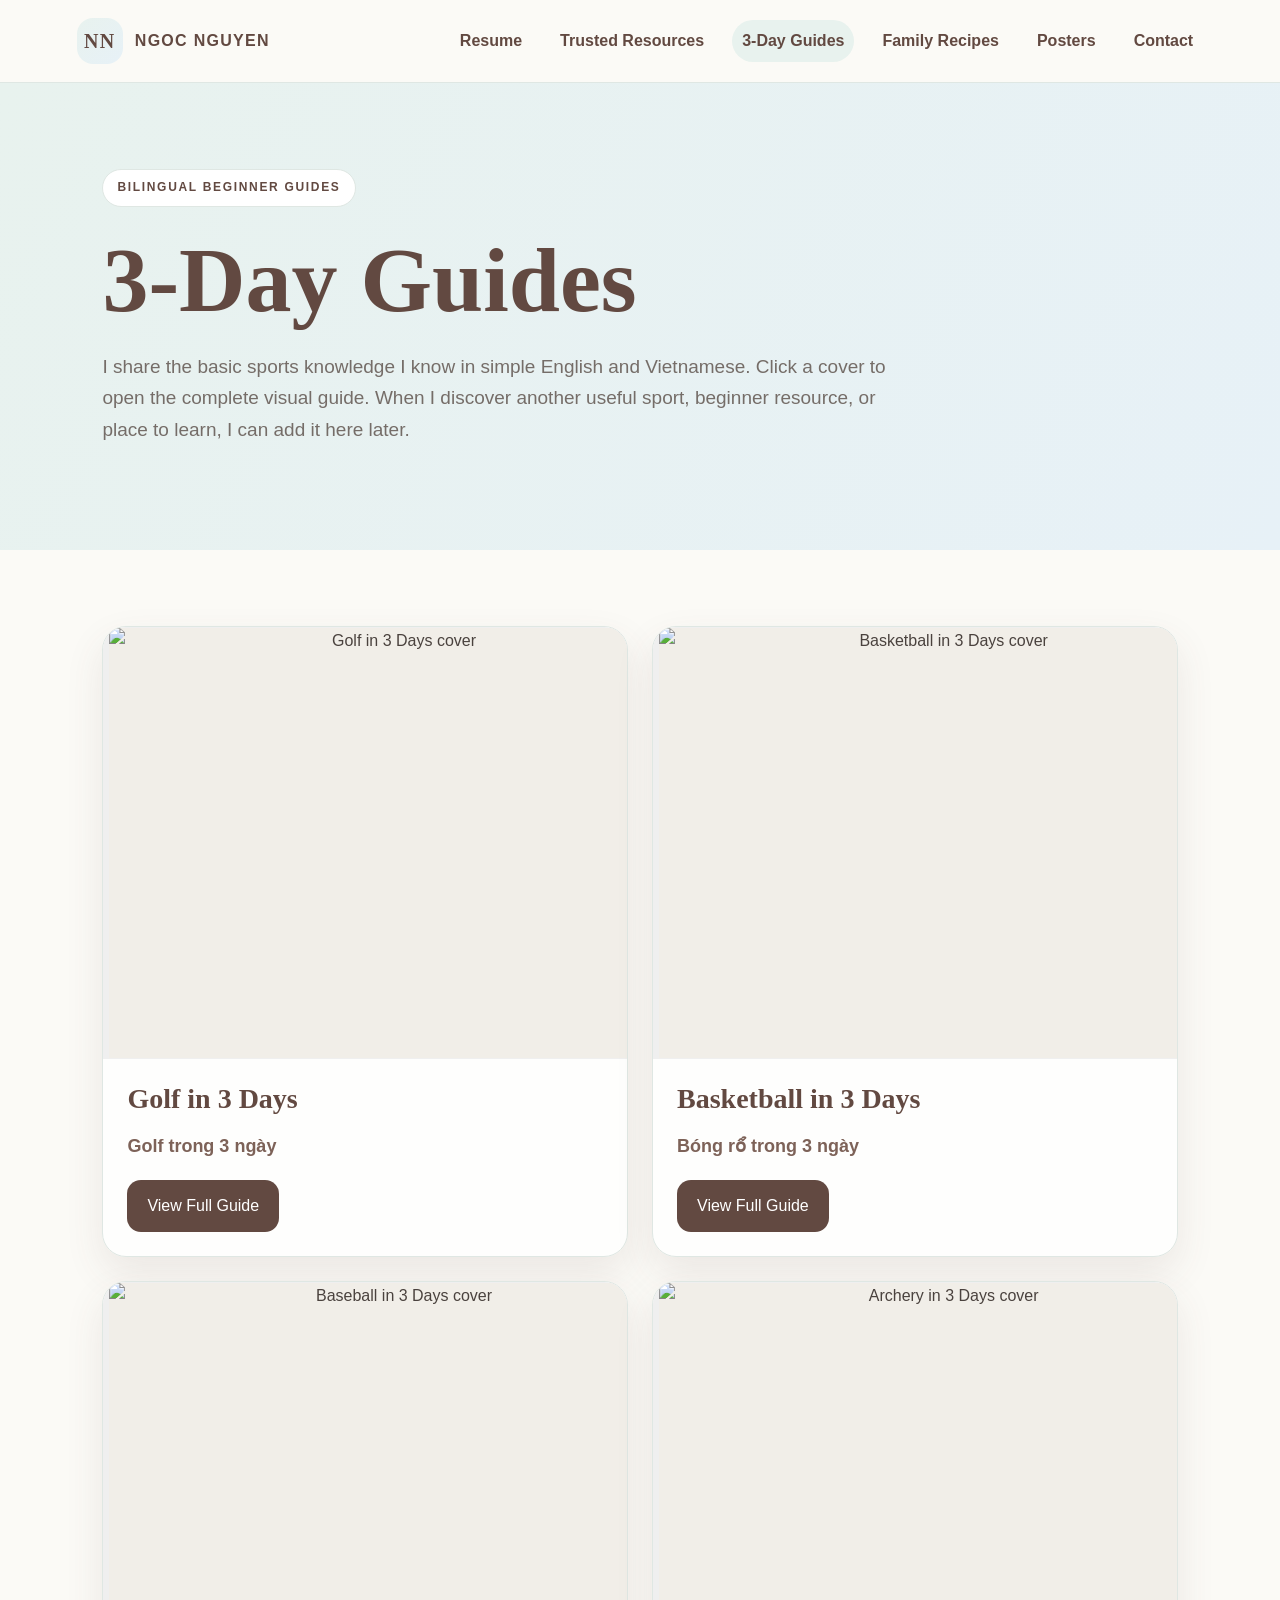
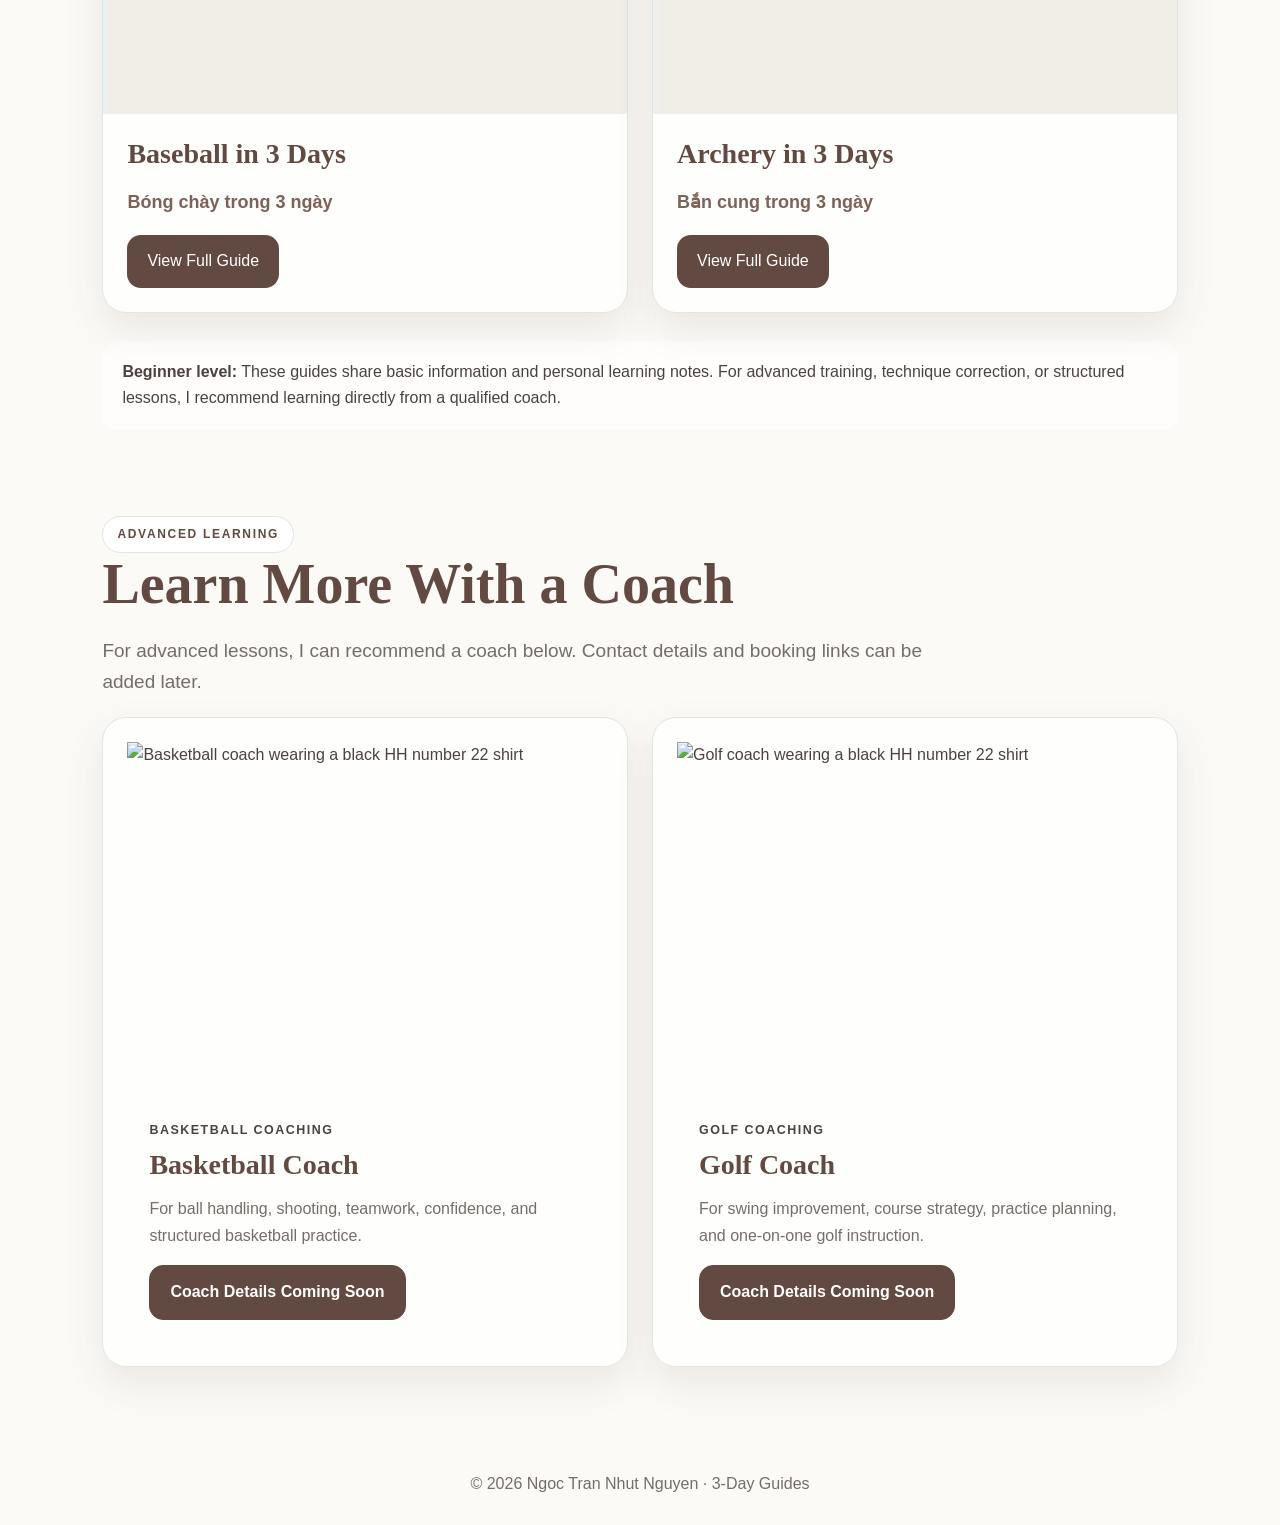
==== 3-days.html @ 7bcd418a "3dayupdate" ====
<!doctype html>
<html lang="en">
<head>
  <meta charset="utf-8">
  <meta name="viewport" content="width=device-width,initial-scale=1">
  <title>3-Day Guides | Ngoc Nguyen</title>
  <meta name="description" content="Basic English–Vietnamese sports guides shared by Ngoc Tran Nhut Nguyen, with coach recommendations for advanced learning.">
  <link rel="stylesheet" href="style.css">

  <style>
    .guide-note {
      max-width: 820px;
    }

    .real-book-card {
      text-decoration: none;
      color: inherit;
      overflow: hidden;
    }

    .real-book-card img {
      display: block;
      width: 100%;
      aspect-ratio: 4 / 3;
      object-fit: cover;
      background: #f1eee8;
    }

    .guide-button {
      border: 0;
      cursor: pointer;
      font: inherit;
    }

    .coach-section {
      padding-top: 10px;
    }

    .coach-grid {
      display: grid;
      grid-template-columns: repeat(2, minmax(0, 1fr));
      gap: 24px;
    }

    .coach-card {
      overflow: hidden;
    }

    .coach-card img {
      display: block;
      width: 100%;
      aspect-ratio: 4 / 3;
      object-fit: cover;
    }

    .coach-content {
      padding: 22px;
    }

    .coach-label {
      display: block;
      margin-bottom: 8px;
      font-size: .78rem;
      font-weight: 800;
      letter-spacing: .12em;
      text-transform: uppercase;
    }

    .beginner-note {
      margin-top: 28px;
      padding: 18px 20px;
      border-radius: 16px;
      background: rgba(255,255,255,.7);
    }

    dialog {
      width: min(96vw, 1500px);
      max-height: 94vh;
      padding: 0;
      border: 0;
      border-radius: 18px;
      overflow: auto;
      box-shadow: 0 24px 80px rgba(0,0,0,.35);
    }

    dialog::backdrop {
      background: rgba(0,0,0,.76);
    }

    dialog img {
      display: block;
      width: 100%;
      height: auto;
    }

    .dialog-close {
      position: sticky;
      top: 10px;
      float: right;
      z-index: 2;
      margin: 12px;
      padding: 10px 14px;
      border: 0;
      border-radius: 999px;
      background: #fff;
      font-weight: 800;
      cursor: pointer;
      box-shadow: 0 4px 16px rgba(0,0,0,.2);
    }

    @media (max-width: 760px) {
      .coach-grid {
        grid-template-columns: 1fr;
      }
    }
  </style>
</head>

<body>
<header class="site-header">
  <a class="brand" href="index.html">
    <span class="logo">NN</span>
    <span>NGOC NGUYEN</span>
  </a>

  <button class="menu-btn" type="button" aria-label="Open navigation" aria-expanded="false">☰</button>

  <nav class="site-nav">
    <a href="index.html">Resume</a>
    <a href="sharing.html">Trusted Resources</a>
    <a class="active" href="3-days.html">3-Day Guides</a>
    <a href="family-recipes.html">Family Recipes</a>
    <a href="posters.html">Posters</a>
    <a href="index.html#contact">Contact</a>
  </nav>
</header>

<main>
  <section class="hero">
    <div class="section-inner">
      <span class="badge">BILINGUAL BEGINNER GUIDES</span>
      <h1>3-Day Guides</h1>

      <p class="lead guide-note">
        I share the basic sports knowledge I know in simple English and Vietnamese.
        Click a cover to open the complete visual guide. When I discover another useful
        sport, beginner resource, or place to learn, I can add it here later.
      </p>
    </div>
  </section>

  <section class="section">
    <div class="section-inner">
      <div class="book-grid real-book-grid">

        <article class="card real-book-card">
          <button class="guide-button" type="button"
                  onclick="openGuide('assets/3day/golf-guide.jpeg', 'Golf in 3 Days')">
            <img src="assets/3day/golf-cover.jpeg" alt="Golf in 3 Days cover">
          </button>

          <div class="book-content">
            <h3>Golf in 3 Days</h3>
            <p>Golf trong 3 ngày</p>
            <button class="btn primary guide-button" type="button"
                    onclick="openGuide('assets/3day/golf-guide.jpeg', 'Golf in 3 Days')">
              View Full Guide
            </button>
          </div>
        </article>

        <article class="card real-book-card">
          <button class="guide-button" type="button"
                  onclick="openGuide('assets/3day/basketball-guide.jpeg', 'Basketball in 3 Days')">
            <img src="assets/3day/basketball-cover.jpeg" alt="Basketball in 3 Days cover">
          </button>

          <div class="book-content">
            <h3>Basketball in 3 Days</h3>
            <p>Bóng rổ trong 3 ngày</p>
            <button class="btn primary guide-button" type="button"
                    onclick="openGuide('assets/3day/basketball-guide.jpeg', 'Basketball in 3 Days')">
              View Full Guide
            </button>
          </div>
        </article>

        <article class="card real-book-card">
          <button class="guide-button" type="button"
                  onclick="openGuide('assets/3day/baseball-guide.jpeg', 'Baseball in 3 Days')">
            <img src="assets/3day/baseball-cover.jpeg" alt="Baseball in 3 Days cover">
          </button>

          <div class="book-content">
            <h3>Baseball in 3 Days</h3>
            <p>Bóng chày trong 3 ngày</p>
            <button class="btn primary guide-button" type="button"
                    onclick="openGuide('assets/3day/baseball-guide.jpeg', 'Baseball in 3 Days')">
              View Full Guide
            </button>
          </div>
        </article>

        <article class="card real-book-card">
          <button class="guide-button" type="button"
                  onclick="openGuide('assets/3day/archery-guide.jpeg', 'Archery in 3 Days')">
            <img src="assets/3day/archery-cover.png" alt="Archery in 3 Days cover">
          </button>

          <div class="book-content">
            <h3>Archery in 3 Days</h3>
            <p>Bắn cung trong 3 ngày</p>
            <button class="btn primary guide-button" type="button"
                    onclick="openGuide('assets/3day/archery-guide.jpeg', 'Archery in 3 Days')">
              View Full Guide
            </button>
          </div>
        </article>

      </div>

      <div class="beginner-note">
        <strong>Beginner level:</strong>
        These guides share basic information and personal learning notes.
        For advanced training, technique correction, or structured lessons,
        I recommend learning directly from a qualified coach.
      </div>
    </div>
  </section>

  <section class="section coach-section">
    <div class="section-inner">
      <span class="badge">ADVANCED LEARNING</span>
      <h2>Learn More With a Coach</h2>

      <p class="lead guide-note">
        For advanced lessons, I can recommend a coach below.
        Contact details and booking links can be added later.
      </p>

      <div class="coach-grid">
        <article class="card coach-card">
          <img src="assets/3day/coach-basketball.jpeg"
               alt="Basketball coach wearing a black HH number 22 shirt">

          <div class="coach-content">
            <span class="coach-label">Basketball coaching</span>
            <h3>Basketball Coach</h3>
            <p>
              For ball handling, shooting, teamwork, confidence,
              and structured basketball practice.
            </p>
            <span class="btn primary">Coach Details Coming Soon</span>
          </div>
        </article>

        <article class="card coach-card">
          <img src="assets/3day/coach-golf.jpeg"
               alt="Golf coach wearing a black HH number 22 shirt">

          <div class="coach-content">
            <span class="coach-label">Golf coaching</span>
            <h3>Golf Coach</h3>
            <p>
              For swing improvement, course strategy,
              practice planning, and one-on-one golf instruction.
            </p>
            <span class="btn primary">Coach Details Coming Soon</span>
          </div>
        </article>
      </div>
    </div>
  </section>
</main>

<dialog id="guide-dialog">
  <button class="dialog-close" type="button" onclick="closeGuide()">Close ✕</button>
  <img id="guide-image" src="" alt="">
</dialog>

<footer>
  © <span data-year></span> Ngoc Tran Nhut Nguyen · 3-Day Guides
</footer>

<script src="app.js"></script>
<script>
  function openGuide(imagePath, title) {
    const dialog = document.getElementById('guide-dialog');
    const image = document.getElementById('guide-image');

    image.src = imagePath;
    image.alt = title + ' complete visual guide';
    dialog.showModal();
  }

  function closeGuide() {
    document.getElementById('guide-dialog').close();
  }

  document.getElementById('guide-dialog').addEventListener('click', function (event) {
    if (event.target === this) {
      this.close();
    }
  });
</script>
</body>
</html>
---- style.css ----
:root{
  --cream:#fbfaf6;
  --frost:#e8f2ee;
  --baby:#e7f1f7;
  --brown:#624941;
  --brown2:#7d6258;
  --text:#4a423e;
  --muted:#756d68;
  --line:#dfe7e3;
  --white:#fff;
  --shadow:0 16px 38px rgba(98,73,65,.10);
  --radius:24px;
}
*{box-sizing:border-box}
html{scroll-behavior:smooth}
body{margin:0;font-family:Arial,Helvetica,sans-serif;background:var(--cream);color:var(--text);line-height:1.65}
a{text-decoration:none;color:inherit}
button,input{font:inherit}
button{color:inherit}
.sr-only{position:absolute;width:1px;height:1px;padding:0;margin:-1px;overflow:hidden;clip:rect(0,0,0,0);white-space:nowrap;border:0}

.site-header{
  position:sticky;top:0;z-index:20;
  display:flex;align-items:center;gap:24px;
  padding:18px clamp(18px,6vw,86px);
  background:rgba(251,250,246,.96);
  border-bottom:1px solid var(--line);
  backdrop-filter:blur(10px)
}
.brand{display:flex;align-items:center;gap:12px;margin-right:auto;font-weight:800;letter-spacing:.08em;color:var(--brown)}
.logo{width:46px;height:46px;border-radius:16px;background:linear-gradient(135deg,var(--frost),var(--baby));display:grid;place-items:center;font-family:Georgia,serif;font-size:20px}
.site-nav{display:flex;gap:18px;font-weight:700;color:var(--brown)}
.site-nav a{padding:8px 10px;border-radius:999px}
.site-nav a.active,.site-nav a:hover{background:var(--frost)}
.menu-btn{display:none;border:1px solid var(--line);background:#fff;border-radius:12px;padding:9px 12px;cursor:pointer}

.hero{padding:86px clamp(18px,8vw,120px);background:linear-gradient(120deg,var(--frost),var(--baby))}
.hero-grid{display:grid;grid-template-columns:1.3fr .8fr;gap:46px;align-items:center;max-width:1200px;margin:auto}
.section-inner{max-width:1200px;margin:auto}
.badge{display:inline-block;background:#fff;border:1px solid var(--line);border-radius:999px;padding:8px 14px;font-size:12px;font-weight:800;letter-spacing:.14em;color:var(--brown)}
h1,h2,h3,h4{font-family:Georgia,serif;color:var(--brown);line-height:1.12}
h1{font-size:clamp(54px,8vw,92px);margin:22px 0 12px}
h2{font-size:clamp(34px,5vw,56px);margin:0 0 12px}
h3{font-size:28px;margin:0 0 12px}
h4{font-size:22px;margin:0 0 8px}
.lead{font-size:19px;max-width:760px;color:var(--muted)}
.actions{display:flex;gap:12px;flex-wrap:wrap;margin-top:26px}
.btn{display:inline-block;padding:13px 20px;border-radius:14px;font-weight:800;border:1px solid var(--line)}
.btn.primary{background:var(--brown);color:#fff;border-color:var(--brown)}
.btn.light{background:#fff}
.static-chip{cursor:default}

.profile-card,.card,.contact-panel,.listing,.trust-note,.search-panel{
  background:rgba(255,255,255,.84);
  border:1px solid var(--line);
  border-radius:var(--radius);
  box-shadow:var(--shadow)
}
.profile-card{padding:24px}
.profile-top{display:flex;align-items:center;gap:14px;margin-bottom:18px}
.profile-grid{display:grid;grid-template-columns:1fr 1fr;gap:12px}
.mini{padding:14px;border:1px solid var(--line);border-radius:18px;background:rgba(255,255,255,.58)}
.label{font-size:11px;font-weight:900;letter-spacing:.08em;color:var(--brown2)}
.note{font-size:14px;color:var(--muted)}

.section{padding:76px clamp(18px,8vw,120px)}
.section-head{max-width:760px;margin-bottom:32px}
.grid{display:grid;grid-template-columns:repeat(3,minmax(0,1fr));gap:22px}
.grid.two-col{grid-template-columns:repeat(2,minmax(0,1fr))}
.card{padding:24px}
.card-top{height:130px;border-radius:18px;background:linear-gradient(135deg,var(--frost),var(--baby));display:grid;place-items:center;font-size:44px;margin-bottom:18px}
.card p,.section-head p{color:var(--muted)}
.smallcaps{font-size:12px;font-weight:900;letter-spacing:.08em;color:var(--brown2);text-transform:uppercase}
.alt{background:linear-gradient(180deg,#fff,var(--frost))}
.contact-panel{padding:34px;text-align:center}
footer{text-align:center;padding:28px;color:var(--muted)}

.resource-hero h1{font-size:clamp(48px,7vw,82px)}
.trust-note{padding:18px 20px;margin-top:24px;max-width:900px}
.search-panel{padding:20px;margin-top:24px}
.search{width:100%;padding:15px 17px;border:1px solid var(--line);border-radius:14px;background:#fff;color:var(--text);outline:none}
.search:focus{border-color:var(--brown2);box-shadow:0 0 0 3px rgba(125,98,88,.12)}
.filters{display:flex;gap:9px;flex-wrap:wrap;margin-top:14px}
.filter{border:1px solid var(--line);background:#fff;border-radius:999px;padding:9px 13px;font-weight:800;cursor:pointer}
.filter.active,.filter:hover{background:var(--brown);border-color:var(--brown);color:#fff}

.category-grid{display:grid;grid-template-columns:repeat(3,minmax(0,1fr));gap:14px;margin-bottom:34px}
.category-card{display:flex;align-items:center;gap:12px;min-height:82px;padding:16px;border:1px solid var(--line);border-radius:18px;background:#fff;text-align:left;cursor:pointer}
.category-card span{font-size:28px}
.category-card:hover{background:var(--frost);transform:translateY(-1px)}

.directory{display:grid;grid-template-columns:repeat(2,minmax(0,1fr));gap:22px}
.listing{display:grid;grid-template-columns:120px 1fr;overflow:hidden}
.listing-media{display:grid;place-items:center;min-height:100%;font-size:46px;background:linear-gradient(145deg,var(--baby),var(--frost))}
.listing-body{padding:23px}
.listing-body p{color:var(--muted);margin:0 0 13px}
.tag{display:inline-block;margin-bottom:10px;font-size:11px;font-weight:900;letter-spacing:.08em;text-transform:uppercase;color:var(--brown2)}
.why{padding:12px 14px;border-radius:14px;background:var(--frost);margin:12px 0}
.details{display:flex;gap:10px;flex-wrap:wrap;color:var(--muted);font-size:14px}
.listing.placeholder{border-style:dashed;box-shadow:none}
.listing[hidden]{display:none}
.empty-state{text-align:center;padding:30px;color:var(--muted)}

.book-grid{display:grid;grid-template-columns:repeat(2,minmax(0,1fr));gap:24px}
.book-card{padding:0;overflow:hidden}
.book-cover{height:250px;background:linear-gradient(145deg,var(--baby),var(--frost));display:grid;place-items:center;font-size:72px}
.book-content{padding:24px}
.banner{padding:30px;border-radius:26px;background:linear-gradient(120deg,var(--frost),var(--baby));border:1px solid var(--line)}
.guide-banner{margin-top:54px}
.footer-card{background:var(--brown);color:#fff;border-radius:26px;padding:34px;margin-top:54px}
.footer-card h2,.footer-card h3{color:#fff}

@media(max-width:960px){
  .hero-grid{grid-template-columns:1fr}
  .grid{grid-template-columns:1fr 1fr}
  .directory{grid-template-columns:1fr}
  .category-grid{grid-template-columns:repeat(2,minmax(0,1fr))}
}
@media(max-width:720px){
  .site-header{flex-wrap:wrap;padding:14px 18px}
  .menu-btn{display:block}
  .site-nav{display:none;width:100%;flex-direction:column;gap:6px;padding-top:6px}
  .site-nav.open{display:flex}
  .site-nav a{width:100%}
  .grid,.grid.two-col,.book-grid,.profile-grid,.category-grid{grid-template-columns:1fr}
  .hero{padding-top:58px}
  .listing{grid-template-columns:82px 1fr}
  .listing-media{font-size:34px}
}
@media(max-width:470px){
  .brand{font-size:13px}
  .logo{width:42px;height:42px}
  .listing{grid-template-columns:1fr}
  .listing-media{min-height:92px}
}

.real-book-grid{grid-template-columns:repeat(2,minmax(0,1fr))}
.real-book-card{padding:0;overflow:hidden;display:block;transition:transform .2s ease,box-shadow .2s ease}
.real-book-card:hover{transform:translateY(-4px)}
.real-book-card img{width:100%;height:430px;object-fit:cover;object-position:top;display:block;background:#f3f6f5}
.real-book-card .book-content{padding:24px}
.real-book-card .book-content p{color:var(--brown2);font-weight:800;font-size:18px}
.compact-hero{padding-top:58px;padding-bottom:58px}
.compact-hero h1{font-size:clamp(42px,7vw,74px)}
.full-book-wrap{overflow:auto;background:#fff;border:1px solid var(--line);border-radius:24px;padding:14px;box-shadow:var(--shadow)}
.full-book-image{display:block;width:100%;min-width:900px;height:auto;border-radius:14px}
@media(max-width:760px){
  .real-book-grid{grid-template-columns:1fr}
  .real-book-card img{height:auto;max-height:none;object-fit:contain}
  .full-book-wrap{padding:6px;border-radius:16px}
  .full-book-image{min-width:1180px}
}

.poster-grid{display:grid;grid-template-columns:repeat(3,minmax(0,1fr));gap:24px}
.poster-card{overflow:hidden;background:#fff;border:1px solid var(--line);border-radius:24px;box-shadow:var(--shadow);transition:transform .2s ease,box-shadow .2s ease}
.poster-card:hover{transform:translateY(-4px);box-shadow:0 20px 44px rgba(98,73,65,.16)}
.poster-card img{width:100%;height:420px;object-fit:cover;object-position:top;display:block;background:#f4f6f5}
.poster-card-content{padding:22px}
.poster-card-content p{color:var(--muted)}
@media(max-width:960px){.poster-grid{grid-template-columns:repeat(2,minmax(0,1fr))}}
@media(max-width:680px){.poster-grid{grid-template-columns:1fr}.poster-card img{height:auto}}

/* Trusted Resources layout fixes */
.resource-hero .section-inner{max-width:1200px}
.resource-hero h1{font-size:clamp(48px,7vw,82px);letter-spacing:-.03em;max-width:100%;overflow-wrap:anywhere}
.resource-hero .lead{max-width:880px}
.directory{align-items:stretch}
.listing{height:100%}
.listing-body{display:flex;flex-direction:column;min-width:0}
.listing-body .actions{margin-top:auto;padding-top:14px}
.clickable-listing{color:inherit;text-decoration:none;transition:transform .2s ease,box-shadow .2s ease}
.clickable-listing:hover{transform:translateY(-3px);box-shadow:0 20px 44px rgba(98,73,65,.16)}
.clickable-listing .btn{width:max-content;margin-top:auto}
@media(max-width:900px){
  .directory{grid-template-columns:1fr}
  .resource-hero h1{font-size:clamp(42px,8vw,68px)}
}
@media(max-width:520px){
  .resource-hero h1{font-size:40px;line-height:1.05}
  .listing{grid-template-columns:76px minmax(0,1fr)}
  .listing-body{padding:18px}
  .listing-body h3{font-size:23px}
}

/* Final Trusted Resources cleanup */
.resource-hero{
  padding-top:72px;
  padding-bottom:48px;
  overflow:visible;
}
.resource-hero h1{
  margin-top:18px;
  margin-bottom:14px;
  line-height:1.02;
  padding-top:4px;
  overflow:visible;
}
.resource-hero .search-panel{
  margin-top:22px;
}
.trusted-section,
.section:has(#resourceDirectory){
  padding-top:34px;
}
#resourceDirectory{
  margin-top:0;
}
.category-grid,
.category-overview{
  display:none !important;
}
.directory{
  gap:22px;
}
.listing{
  min-height:330px;
}
.listing-body{
  justify-content:flex-start;
}
.listing-body .actions{
  margin-top:auto;
}
@media(max-width:900px){
  .resource-hero{
    padding-top:54px;
  }
  .listing{
    min-height:unset;
  }
}

/* Clean homepage layout */
.brand-name{font-size:17px}
.home-hero{padding-top:64px;padding-bottom:64px}
.home-hero-grid{grid-template-columns:minmax(0,1.1fr) minmax(360px,.9fr);gap:54px}
.hero-copy h1{font-size:clamp(54px,7vw,86px);margin-bottom:10px}
.hero-role{font-size:20px;font-weight:800;color:var(--brown);margin:0 0 10px}
.home-profile-card{padding:26px}
.large-logo{width:58px;height:58px;font-size:24px}
.profile-name{font-size:20px}
.home-section{padding-top:58px;padding-bottom:58px}
.compact-head{margin-bottom:26px}
.compact-head h2{font-size:clamp(34px,4.5vw,52px);max-width:900px}
.service-grid,.project-grid{align-items:stretch}
.home-card{display:flex;flex-direction:column;height:100%;padding:24px}
.home-card p{margin-bottom:20px}
.home-card .btn{margin-top:auto;width:max-content}
.compact-icon{height:110px;font-size:38px;margin-bottom:18px}
.home-projects-section{padding-top:58px;padding-bottom:58px}
.home-contact-section{padding-top:52px;padding-bottom:52px}
.compact-contact{max-width:860px;margin:auto;padding:32px}
.site-header{min-height:82px}
.site-nav{align-items:center}
.site-nav a{white-space:nowrap}
@media(max-width:1050px){
  .site-header{flex-wrap:wrap}
  .site-nav{width:100%;justify-content:center;flex-wrap:wrap}
  .home-hero-grid{grid-template-columns:1fr}
}
@media(max-width:760px){
  .site-header{min-height:auto}
  .brand-name{font-size:15px}
  .home-hero{padding-top:48px;padding-bottom:48px}
  .hero-copy h1{font-size:52px}
  .hero-role{font-size:18px}
  .service-grid,.project-grid{grid-template-columns:1fr}
  .home-section,.home-projects-section{padding-top:46px;padding-bottom:46px}
  .compact-head h2{font-size:36px}
}

/* Refined homepage */
.refined-header{
  padding:16px clamp(22px,5vw,72px);
  min-height:76px;
}
.refined-brand{gap:10px}
.refined-nav{gap:10px}
.refined-nav a{font-size:14px;padding:8px 11px}

.refined-hero{
  padding:68px clamp(22px,6vw,88px);
  background:linear-gradient(135deg,#edf5f1 0%,#edf5f8 100%);
}
.refined-hero-inner{
  display:grid;
  grid-template-columns:minmax(0,1.15fr) minmax(320px,.85fr);
  gap:54px;
  align-items:center;
}
.refined-copy h1{
  font-size:clamp(58px,7vw,88px);
  margin:18px 0 8px;
}
.refined-copy .lead{max-width:650px}
.refined-actions{margin-top:24px}

.resume-summary{
  background:#fff;
  border:1px solid var(--line);
  border-radius:24px;
  padding:26px;
  box-shadow:var(--shadow);
}
.summary-header{
  display:flex;
  gap:14px;
  align-items:center;
  padding-bottom:20px;
  margin-bottom:8px;
  border-bottom:1px solid var(--line);
}
.summary-header p{margin:2px 0 0;color:var(--muted)}
.summary-list{display:grid;gap:0}
.summary-list div{
  display:grid;
  grid-template-columns:120px 1fr;
  gap:16px;
  padding:14px 0;
  border-bottom:1px solid var(--line);
}
.summary-list div:last-child{border-bottom:0}
.summary-list span{
  text-transform:uppercase;
  letter-spacing:.08em;
  font-size:11px;
  font-weight:800;
  color:var(--brown2);
}
.summary-list strong{font-size:15px}

.refined-section{padding:64px clamp(22px,6vw,88px)}
.refined-projects{
  padding:64px clamp(22px,6vw,88px);
  background:#f3f7f5;
}
.refined-head{max-width:860px;margin-bottom:30px}
.refined-head h2{
  font-size:clamp(36px,4vw,54px);
  margin-top:6px;
}
.refined-grid{
  grid-template-columns:repeat(3,minmax(0,1fr));
  gap:20px;
}
.refined-card{
  background:#fff;
  border:1px solid var(--line);
  border-radius:22px;
  padding:24px;
  box-shadow:0 10px 26px rgba(98,73,65,.07);
  display:flex;
  flex-direction:column;
  min-height:260px;
}
.refined-card h3{font-size:25px}
.refined-card p{color:var(--muted);margin:0}
.refined-icon{
  width:54px;
  height:54px;
  border-radius:16px;
  display:grid;
  place-items:center;
  background:linear-gradient(135deg,var(--frost),var(--baby));
  font-size:28px;
  margin-bottom:22px;
}
.text-link{
  margin-top:auto;
  padding-top:24px;
  color:var(--brown);
  font-weight:800;
}
.text-link:hover{text-decoration:underline}

.refined-contact{padding:54px clamp(22px,6vw,88px)}
.refined-contact-panel{
  display:flex;
  justify-content:space-between;
  align-items:center;
  gap:30px;
  text-align:left;
  padding:30px 34px;
}
.refined-contact-panel h2{font-size:40px;margin:4px 0 8px}
.refined-contact-panel p{margin:0;color:var(--muted)}

@media(max-width:1050px){
  .refined-header{flex-wrap:wrap}
  .refined-nav{width:100%;justify-content:center;flex-wrap:wrap}
  .refined-hero-inner{grid-template-columns:1fr}
}
@media(max-width:820px){
  .refined-grid{grid-template-columns:1fr}
  .refined-card{min-height:unset}
  .refined-contact-panel{flex-direction:column;align-items:flex-start}
}
@media(max-width:620px){
  .refined-hero{padding-top:46px;padding-bottom:46px}
  .refined-copy h1{font-size:52px}
  .summary-list div{grid-template-columns:1fr;gap:5px}
  .refined-head h2{font-size:34px}
}
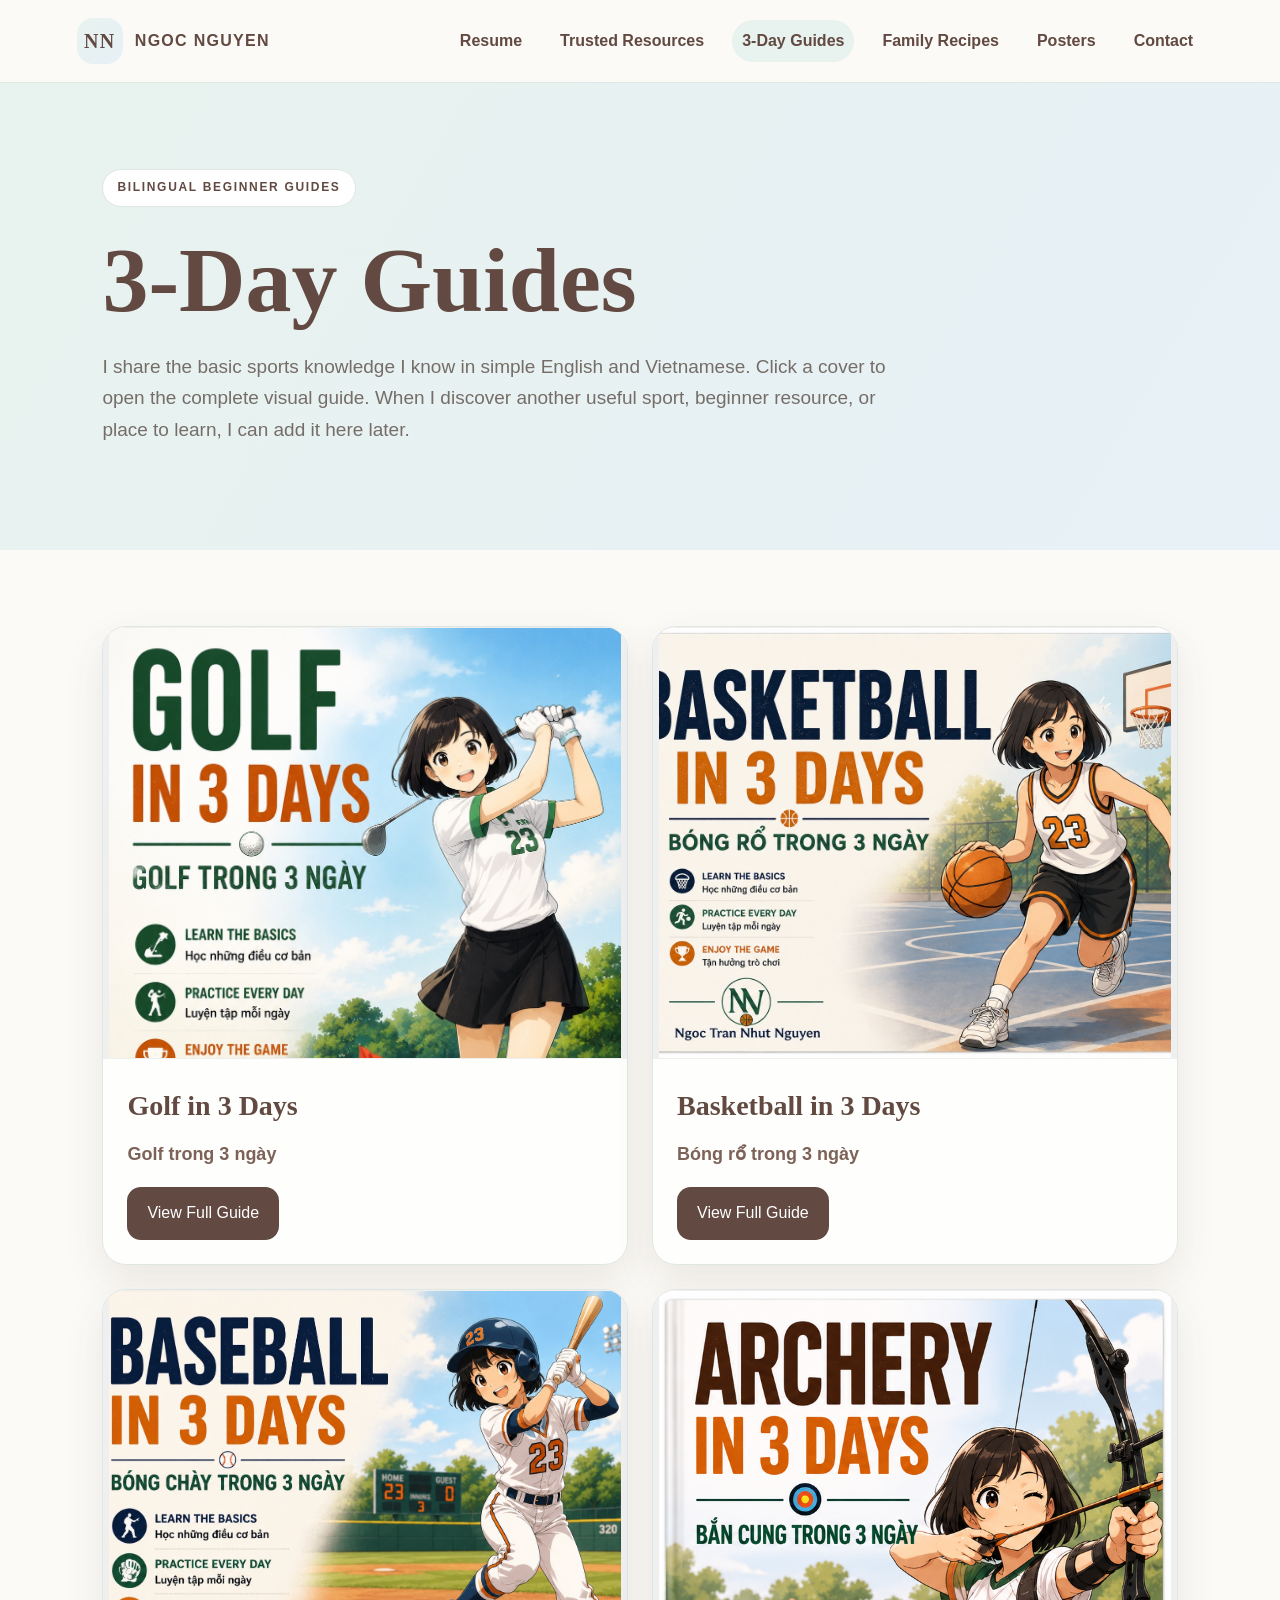
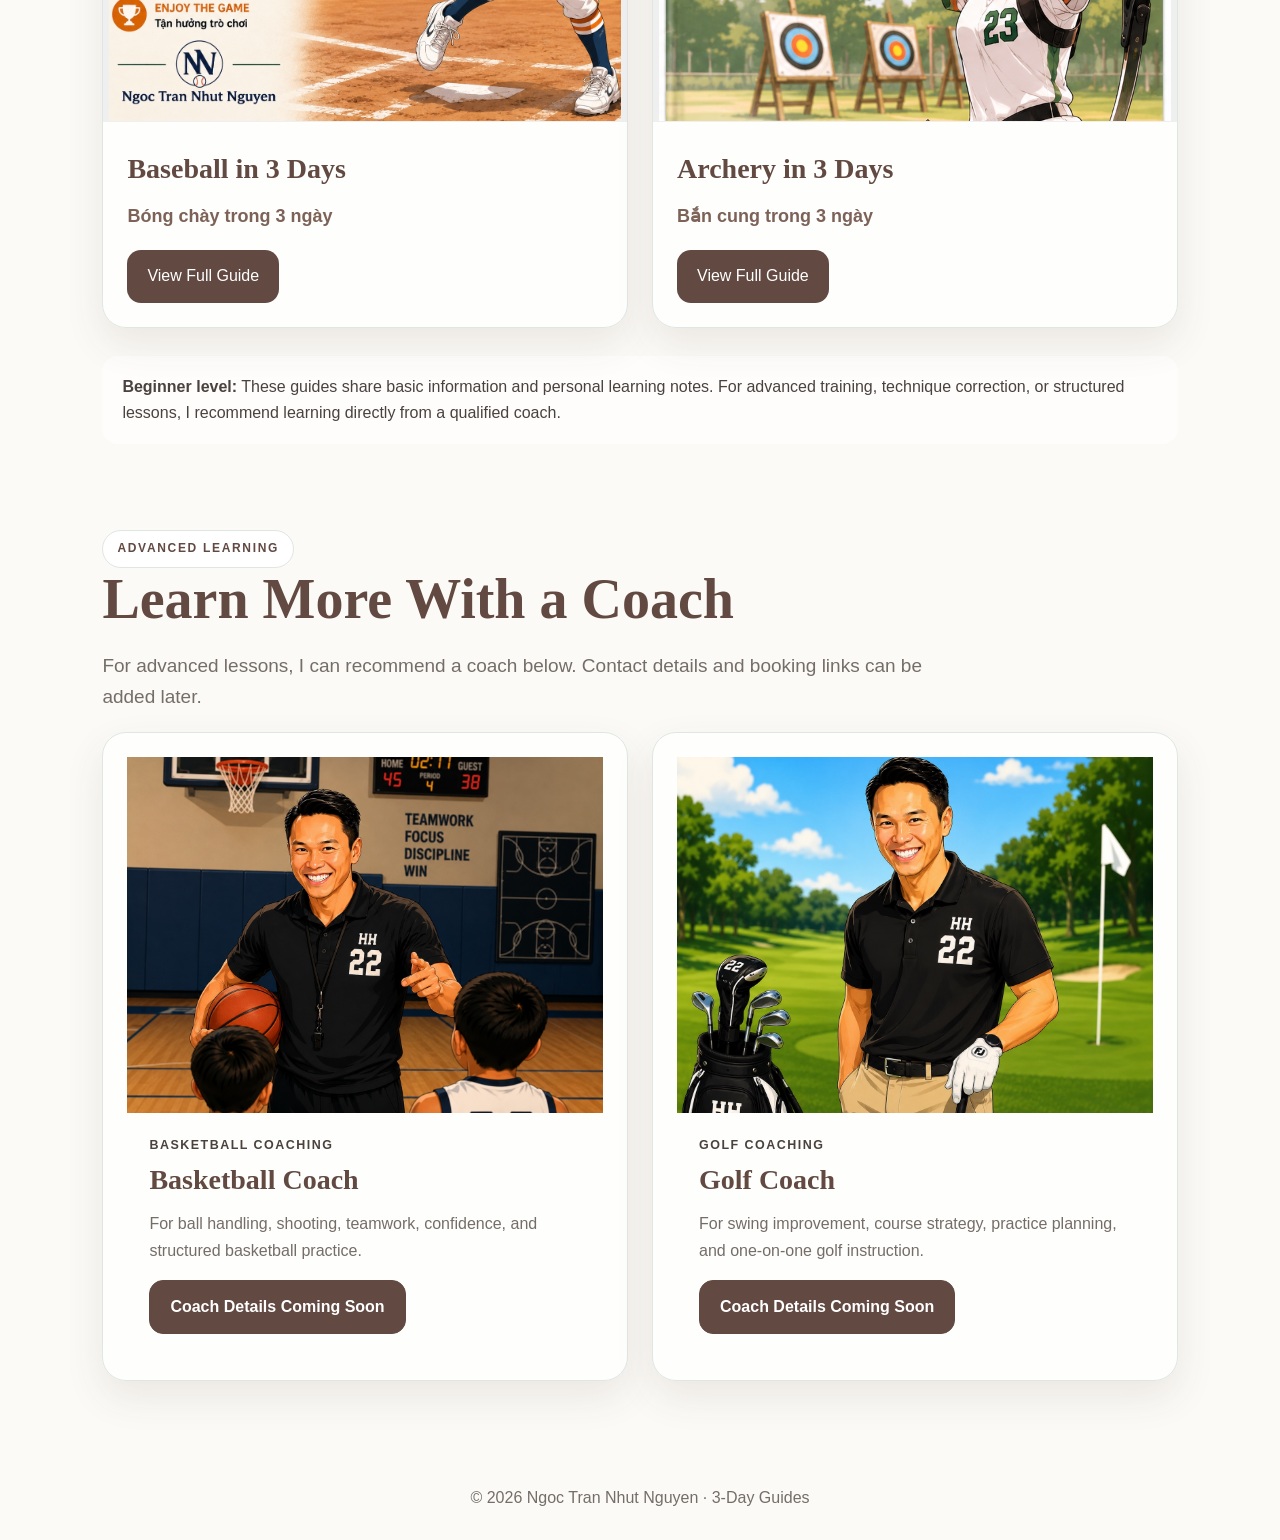
==== commit fba1fbce: "Update 3-days.html" ====
--- a/3-days.html
+++ b/3-days.html
@@ -155,15 +155,15 @@
 
         <article class="card real-book-card">
           <button class="guide-button" type="button"
-                  onclick="openGuide('assets/3day/golf-guide.jpeg', 'Golf in 3 Days')">
-            <img src="assets/3day/golf-cover.jpeg" alt="Golf in 3 Days cover">
+                  onclick="openGuide('assets/3day/golfdetail.jpeg', 'Golf in 3 Days')">
+            <img src="assets/3day/golfnn.jpeg" alt="Golf in 3 Days cover">
           </button>
 
           <div class="book-content">
             <h3>Golf in 3 Days</h3>
             <p>Golf trong 3 ngày</p>
             <button class="btn primary guide-button" type="button"
-                    onclick="openGuide('assets/3day/golf-guide.jpeg', 'Golf in 3 Days')">
+                    onclick="openGuide('assets/3day/golfdetail.jpeg', 'Golf in 3 Days')">
               View Full Guide
             </button>
           </div>
@@ -171,15 +171,15 @@
 
         <article class="card real-book-card">
           <button class="guide-button" type="button"
-                  onclick="openGuide('assets/3day/basketball-guide.jpeg', 'Basketball in 3 Days')">
-            <img src="assets/3day/basketball-cover.jpeg" alt="Basketball in 3 Days cover">
+                  onclick="openGuide('assets/3day/basketballdetail.jpeg', 'Basketball in 3 Days')">
+            <img src="assets/3day/basketballnn.jpeg" alt="Basketball in 3 Days cover">
           </button>
 
           <div class="book-content">
             <h3>Basketball in 3 Days</h3>
             <p>Bóng rổ trong 3 ngày</p>
             <button class="btn primary guide-button" type="button"
-                    onclick="openGuide('assets/3day/basketball-guide.jpeg', 'Basketball in 3 Days')">
+                    onclick="openGuide('assets/3day/basketballdetail.jpeg', 'Basketball in 3 Days')">
               View Full Guide
             </button>
           </div>
@@ -187,15 +187,15 @@
 
         <article class="card real-book-card">
           <button class="guide-button" type="button"
-                  onclick="openGuide('assets/3day/baseball-guide.jpeg', 'Baseball in 3 Days')">
-            <img src="assets/3day/baseball-cover.jpeg" alt="Baseball in 3 Days cover">
+                  onclick="openGuide('assets/3day/baseballdetail.jpeg', 'Baseball in 3 Days')">
+            <img src="assets/3day/baseballnn.jpeg" alt="Baseball in 3 Days cover">
           </button>
 
           <div class="book-content">
             <h3>Baseball in 3 Days</h3>
             <p>Bóng chày trong 3 ngày</p>
             <button class="btn primary guide-button" type="button"
-                    onclick="openGuide('assets/3day/baseball-guide.jpeg', 'Baseball in 3 Days')">
+                    onclick="openGuide('assets/3day/baseballdetail.jpeg', 'Baseball in 3 Days')">
               View Full Guide
             </button>
           </div>
@@ -203,15 +203,15 @@
 
         <article class="card real-book-card">
           <button class="guide-button" type="button"
-                  onclick="openGuide('assets/3day/archery-guide.jpeg', 'Archery in 3 Days')">
-            <img src="assets/3day/archery-cover.png" alt="Archery in 3 Days cover">
+                  onclick="openGuide('assets/3day/archerydetail.jpeg', 'Archery in 3 Days')">
+            <img src="assets/3day/archerynn.png" alt="Archery in 3 Days cover">
           </button>
 
           <div class="book-content">
             <h3>Archery in 3 Days</h3>
             <p>Bắn cung trong 3 ngày</p>
             <button class="btn primary guide-button" type="button"
-                    onclick="openGuide('assets/3day/archery-guide.jpeg', 'Archery in 3 Days')">
+                    onclick="openGuide('assets/3day/archerydetail.jpeg', 'Archery in 3 Days')">
               View Full Guide
             </button>
           </div>
@@ -240,7 +240,7 @@
 
       <div class="coach-grid">
         <article class="card coach-card">
-          <img src="assets/3day/coach-basketball.jpeg"
+          <img src="assets/3day/coachbasketball.jpeg"
                alt="Basketball coach wearing a black HH number 22 shirt">
 
           <div class="coach-content">
@@ -255,7 +255,7 @@
         </article>
 
         <article class="card coach-card">
-          <img src="assets/3day/coach-golf.jpeg"
+          <img src="assets/3day/coachgolf.jpeg"
                alt="Golf coach wearing a black HH number 22 shirt">
 
           <div class="coach-content">
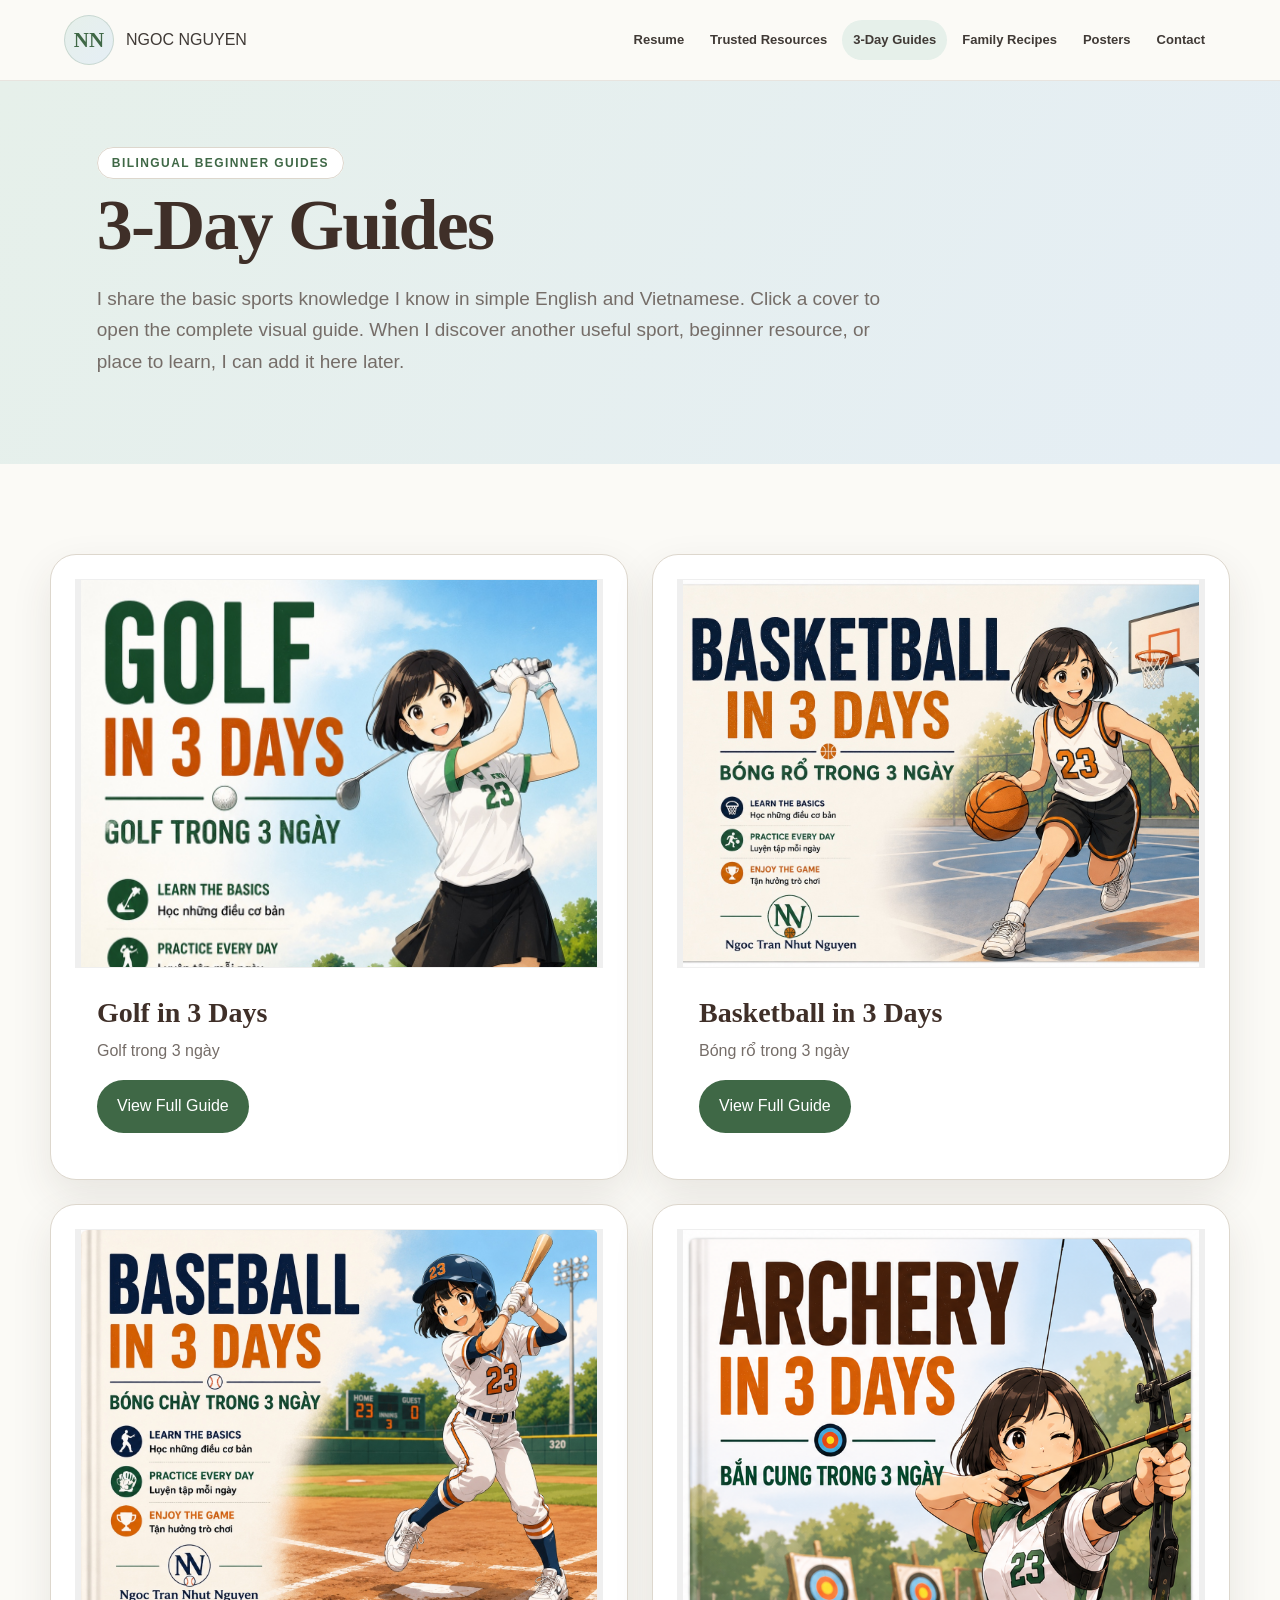
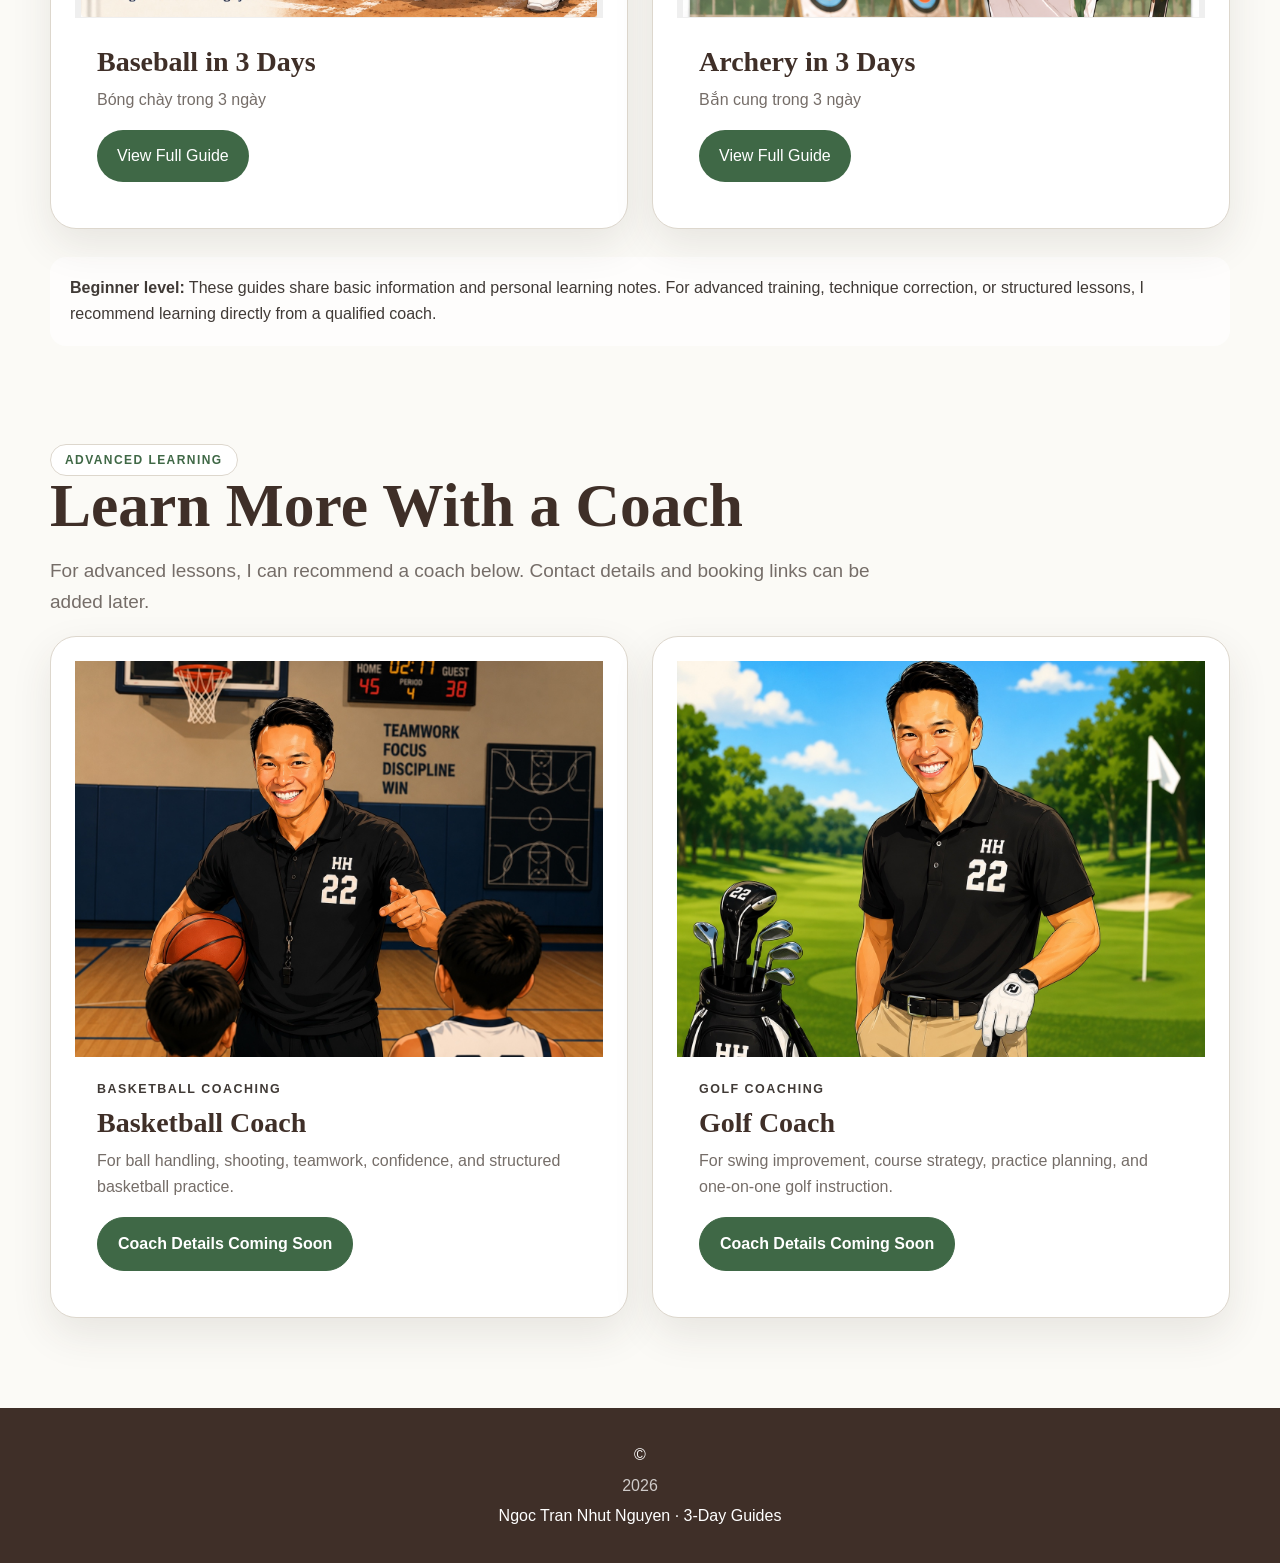
==== commit 7061c86a: "3" ====
--- a/3-days.html
+++ b/3-days.html
@@ -155,15 +155,15 @@
 
         <article class="card real-book-card">
           <button class="guide-button" type="button"
-                  onclick="openGuide('assets/3day/golfdetail.jpeg', 'Golf in 3 Days')">
-            <img src="assets/3day/golfnn.jpeg" alt="Golf in 3 Days cover">
+                  onclick="openGuide('assets/3day/golfdetail', 'Golf in 3 Days')">
+            <img src="" data-image-base="assets/3day/golfnn" alt="Golf in 3 Days cover">
           </button>
 
           <div class="book-content">
             <h3>Golf in 3 Days</h3>
             <p>Golf trong 3 ngày</p>
             <button class="btn primary guide-button" type="button"
-                    onclick="openGuide('assets/3day/golfdetail.jpeg', 'Golf in 3 Days')">
+                    onclick="openGuide('assets/3day/golfdetail', 'Golf in 3 Days')">
               View Full Guide
             </button>
           </div>
@@ -171,15 +171,15 @@
 
         <article class="card real-book-card">
           <button class="guide-button" type="button"
-                  onclick="openGuide('assets/3day/basketballdetail.jpeg', 'Basketball in 3 Days')">
-            <img src="assets/3day/basketballnn.jpeg" alt="Basketball in 3 Days cover">
+                  onclick="openGuide('assets/3day/basketballdetail', 'Basketball in 3 Days')">
+            <img src="" data-image-base="assets/3day/basketballnn" alt="Basketball in 3 Days cover">
           </button>
 
           <div class="book-content">
             <h3>Basketball in 3 Days</h3>
             <p>Bóng rổ trong 3 ngày</p>
             <button class="btn primary guide-button" type="button"
-                    onclick="openGuide('assets/3day/basketballdetail.jpeg', 'Basketball in 3 Days')">
+                    onclick="openGuide('assets/3day/basketballdetail', 'Basketball in 3 Days')">
               View Full Guide
             </button>
           </div>
@@ -187,15 +187,15 @@
 
         <article class="card real-book-card">
           <button class="guide-button" type="button"
-                  onclick="openGuide('assets/3day/baseballdetail.jpeg', 'Baseball in 3 Days')">
-            <img src="assets/3day/baseballnn.jpeg" alt="Baseball in 3 Days cover">
+                  onclick="openGuide('assets/3day/baseballdetail', 'Baseball in 3 Days')">
+            <img src="" data-image-base="assets/3day/baseballnn" alt="Baseball in 3 Days cover">
           </button>
 
           <div class="book-content">
             <h3>Baseball in 3 Days</h3>
             <p>Bóng chày trong 3 ngày</p>
             <button class="btn primary guide-button" type="button"
-                    onclick="openGuide('assets/3day/baseballdetail.jpeg', 'Baseball in 3 Days')">
+                    onclick="openGuide('assets/3day/baseballdetail', 'Baseball in 3 Days')">
               View Full Guide
             </button>
           </div>
@@ -203,15 +203,15 @@
 
         <article class="card real-book-card">
           <button class="guide-button" type="button"
-                  onclick="openGuide('assets/3day/archerydetail.jpeg', 'Archery in 3 Days')">
-            <img src="assets/3day/archerynn.png" alt="Archery in 3 Days cover">
+                  onclick="openGuide('assets/3day/Archery_Full_Guide', 'Archery in 3 Days')">
+            <img src="" data-image-base="assets/3day/archerynn" alt="Archery in 3 Days cover">
           </button>
 
           <div class="book-content">
             <h3>Archery in 3 Days</h3>
             <p>Bắn cung trong 3 ngày</p>
             <button class="btn primary guide-button" type="button"
-                    onclick="openGuide('assets/3day/archerydetail.jpeg', 'Archery in 3 Days')">
+                    onclick="openGuide('assets/3day/Archery_Full_Guide', 'Archery in 3 Days')">
               View Full Guide
             </button>
           </div>
@@ -240,7 +240,7 @@
 
       <div class="coach-grid">
         <article class="card coach-card">
-          <img src="assets/3day/coachbasketball.jpeg"
+          <img src="" data-image-base="assets/3day/coachbasketball"
                alt="Basketball coach wearing a black HH number 22 shirt">
 
           <div class="coach-content">
@@ -255,7 +255,7 @@
         </article>
 
         <article class="card coach-card">
-          <img src="assets/3day/coachgolf.jpeg"
+          <img src="" data-image-base="assets/3day/coachgolf"
                alt="Golf coach wearing a black HH number 22 shirt">
 
           <div class="coach-content">
@@ -284,12 +284,31 @@
 
 <script src="app.js"></script>
 <script>
-  function openGuide(imagePath, title) {
+  const imageExtensions = ['.jpeg', '.jpg', '.png', '.webp', '.JPG', '.JPEG', '.PNG', '.WEBP'];
+
+  function loadImageWithFallback(image, basePath, extensionIndex = 0) {
+    if (extensionIndex >= imageExtensions.length) {
+      image.alt = image.alt + ' — image file not found';
+      return;
+    }
+
+    image.onerror = function () {
+      loadImageWithFallback(image, basePath, extensionIndex + 1);
+    };
+
+    image.src = basePath + imageExtensions[extensionIndex];
+  }
+
+  document.querySelectorAll('[data-image-base]').forEach(function (image) {
+    loadImageWithFallback(image, image.dataset.imageBase);
+  });
+
+  function openGuide(imageBasePath, title) {
     const dialog = document.getElementById('guide-dialog');
     const image = document.getElementById('guide-image');
 
-    image.src = imagePath;
     image.alt = title + ' complete visual guide';
+    loadImageWithFallback(image, imageBasePath);
     dialog.showModal();
   }
 
--- a/style.css
+++ b/style.css
@@ -1,403 +1,444 @@
 :root{
   --cream:#fbfaf6;
-  --frost:#e8f2ee;
-  --baby:#e7f1f7;
-  --brown:#624941;
-  --brown2:#7d6258;
-  --text:#4a423e;
+  --cream-2:#f3eee4;
+  --frost:#e6f0ea;
+  --baby:#e5eef5;
+  --brown:#62493c;
+  --brown-dark:#3f2f28;
+  --green:#3f6846;
+  --green-2:#6f8c74;
+  --text:#403a36;
   --muted:#756d68;
-  --line:#dfe7e3;
+  --line:#ddd7cd;
   --white:#fff;
-  --shadow:0 16px 38px rgba(98,73,65,.10);
-  --radius:24px;
-}
+  --shadow:0 16px 40px rgba(61,45,37,.10);
+  --radius:26px;
+}
+
 *{box-sizing:border-box}
 html{scroll-behavior:smooth}
-body{margin:0;font-family:Arial,Helvetica,sans-serif;background:var(--cream);color:var(--text);line-height:1.65}
+body{
+  margin:0;
+  background:var(--cream);
+  color:var(--text);
+  font-family:Arial,Helvetica,sans-serif;
+  line-height:1.65;
+}
 a{text-decoration:none;color:inherit}
+img{display:block;max-width:100%}
 button,input{font:inherit}
-button{color:inherit}
-.sr-only{position:absolute;width:1px;height:1px;padding:0;margin:-1px;overflow:hidden;clip:rect(0,0,0,0);white-space:nowrap;border:0}
+h1,h2,h3,h4{font-family:Georgia,"Times New Roman",serif;color:var(--brown-dark);line-height:1.08}
+h1{font-size:clamp(58px,7.4vw,100px);margin:12px 0 18px;letter-spacing:-.04em}
+h2{font-size:clamp(38px,4.8vw,62px);margin:0 0 16px}
+h3{font-size:28px;margin:0 0 10px}
+p{margin-top:0}
 
 .site-header{
-  position:sticky;top:0;z-index:20;
-  display:flex;align-items:center;gap:24px;
-  padding:18px clamp(18px,6vw,86px);
-  background:rgba(251,250,246,.96);
+  position:sticky;
+  top:0;
+  z-index:30;
+  display:flex;
+  align-items:center;
+  gap:24px;
+  padding:15px clamp(20px,5vw,72px);
+  background:rgba(251,250,246,.95);
+  border-bottom:1px solid rgba(98,73,60,.12);
+  backdrop-filter:blur(12px);
+}
+.brand{
+  display:flex;
+  align-items:center;
+  gap:12px;
+  margin-right:auto;
+}
+.logo{
+  width:50px;
+  height:50px;
+  display:grid;
+  place-items:center;
+  border-radius:50%;
+  background:linear-gradient(135deg,var(--frost),var(--baby));
+  border:1px solid rgba(63,104,70,.18);
+  color:var(--green);
+  font-family:Georgia,serif;
+  font-size:21px;
+  font-weight:800;
+}
+.brand-text strong{display:block;letter-spacing:.1em;color:var(--brown-dark)}
+.brand-text small{display:block;color:var(--green);font-size:10px;letter-spacing:.08em}
+
+.site-nav{
+  display:flex;
+  gap:4px;
+  align-items:center;
+  font-size:13px;
+  font-weight:800;
+}
+.site-nav a{
+  padding:9px 11px;
+  border-radius:999px;
+  white-space:nowrap;
+}
+.site-nav a:hover,.site-nav a.active{background:var(--frost)}
+.site-nav .nav-contact{border:1px solid var(--green)}
+.menu-btn{
+  display:none;
+  border:1px solid var(--line);
+  background:#fff;
+  border-radius:12px;
+  padding:9px 12px;
+}
+
+.home-hero{
+  min-height:680px;
+  display:grid;
+  grid-template-columns:minmax(0,1fr) minmax(420px,.92fr);
+  background:
+    radial-gradient(circle at 8% 15%,rgba(255,255,255,.95),transparent 28%),
+    linear-gradient(135deg,#f7f2e8,#eef4ef 58%,#e8f0f5);
+}
+.home-hero-copy{
+  padding:82px clamp(26px,7vw,100px);
+  display:flex;
+  flex-direction:column;
+  justify-content:center;
+}
+.badge{
+  align-self:flex-start;
+  padding:8px 14px;
+  border:1px solid var(--line);
+  border-radius:999px;
+  background:#fff;
+  color:var(--green);
+  font-size:12px;
+  font-weight:900;
+  letter-spacing:.12em;
+}
+.script-line{
+  margin:25px 0 -6px;
+  color:var(--green);
+  font-family:"Segoe Script","Brush Script MT",cursive;
+  font-size:clamp(32px,4vw,50px);
+}
+.home-role{
+  margin:0 0 14px;
+  color:var(--green);
+  font-size:clamp(20px,2.2vw,30px);
+  font-weight:900;
+}
+.lead{max-width:660px;color:var(--muted);font-size:19px}
+.actions{display:flex;gap:12px;flex-wrap:wrap;margin-top:24px}
+.btn{
+  display:inline-flex;
+  align-items:center;
+  justify-content:center;
+  padding:13px 20px;
+  border-radius:999px;
+  border:1px solid var(--line);
+  font-weight:900;
+}
+.btn.primary{background:var(--green);border-color:var(--green);color:#fff}
+.btn.light{background:#fff;color:var(--brown-dark)}
+
+.home-hero-visual{
+  min-height:680px;
+  overflow:hidden;
+  position:relative;
+}
+.home-hero-visual:before{
+  content:"";
+  position:absolute;
+  inset:0 auto 0 0;
+  width:16%;
+  z-index:1;
+  background:linear-gradient(to right,var(--cream),transparent);
+}
+.home-hero-visual img{
+  width:100%;
+  height:100%;
+  object-fit:cover;
+  object-position:center right;
+}
+
+.featured-strip{
+  display:flex;
+  align-items:center;
+  gap:24px;
+  padding:22px clamp(20px,6vw,88px);
+  background:#fff;
+  border-top:1px solid var(--line);
   border-bottom:1px solid var(--line);
-  backdrop-filter:blur(10px)
-}
-.brand{display:flex;align-items:center;gap:12px;margin-right:auto;font-weight:800;letter-spacing:.08em;color:var(--brown)}
-.logo{width:46px;height:46px;border-radius:16px;background:linear-gradient(135deg,var(--frost),var(--baby));display:grid;place-items:center;font-family:Georgia,serif;font-size:20px}
-.site-nav{display:flex;gap:18px;font-weight:700;color:var(--brown)}
-.site-nav a{padding:8px 10px;border-radius:999px}
-.site-nav a.active,.site-nav a:hover{background:var(--frost)}
-.menu-btn{display:none;border:1px solid var(--line);background:#fff;border-radius:12px;padding:9px 12px;cursor:pointer}
-
-.hero{padding:86px clamp(18px,8vw,120px);background:linear-gradient(120deg,var(--frost),var(--baby))}
-.hero-grid{display:grid;grid-template-columns:1.3fr .8fr;gap:46px;align-items:center;max-width:1200px;margin:auto}
-.section-inner{max-width:1200px;margin:auto}
-.badge{display:inline-block;background:#fff;border:1px solid var(--line);border-radius:999px;padding:8px 14px;font-size:12px;font-weight:800;letter-spacing:.14em;color:var(--brown)}
-h1,h2,h3,h4{font-family:Georgia,serif;color:var(--brown);line-height:1.12}
-h1{font-size:clamp(54px,8vw,92px);margin:22px 0 12px}
-h2{font-size:clamp(34px,5vw,56px);margin:0 0 12px}
-h3{font-size:28px;margin:0 0 12px}
-h4{font-size:22px;margin:0 0 8px}
-.lead{font-size:19px;max-width:760px;color:var(--muted)}
-.actions{display:flex;gap:12px;flex-wrap:wrap;margin-top:26px}
-.btn{display:inline-block;padding:13px 20px;border-radius:14px;font-weight:800;border:1px solid var(--line)}
-.btn.primary{background:var(--brown);color:#fff;border-color:var(--brown)}
-.btn.light{background:#fff}
-.static-chip{cursor:default}
-
-.profile-card,.card,.contact-panel,.listing,.trust-note,.search-panel{
-  background:rgba(255,255,255,.84);
+}
+.featured-label{
+  color:var(--brown-dark);
+  font-weight:900;
+  white-space:nowrap;
+}
+.featured-links{display:flex;gap:12px;flex-wrap:wrap}
+.featured-links a{
+  padding:9px 13px;
+  border-radius:999px;
+  background:var(--cream-2);
+  color:var(--brown-dark);
+  font-weight:800;
+  font-size:13px;
+}
+
+.section-shell,.section-inner{width:min(1180px,calc(100% - 40px));margin-inline:auto}
+.section{padding:90px 0}
+.story-section{
+  padding:90px 0;
+  display:grid;
+  grid-template-columns:1fr .9fr;
+  gap:50px;
+}
+.smallcaps{
+  display:block;
+  margin-bottom:8px;
+  color:var(--green-2);
+  font-size:12px;
+  font-weight:900;
+  letter-spacing:.14em;
+  text-transform:uppercase;
+}
+.check-list{
+  display:grid;
+  gap:12px;
+  padding:0;
+  list-style:none;
+  font-size:18px;
+}
+.check-list li{
+  position:relative;
+  padding-left:30px;
+}
+.check-list li:before{
+  content:"✓";
+  position:absolute;
+  left:0;
+  color:var(--green);
+  font-weight:900;
+}
+
+.profile-panel{
+  padding:30px;
   border:1px solid var(--line);
   border-radius:var(--radius);
-  box-shadow:var(--shadow)
-}
-.profile-card{padding:24px}
-.profile-top{display:flex;align-items:center;gap:14px;margin-bottom:18px}
-.profile-grid{display:grid;grid-template-columns:1fr 1fr;gap:12px}
-.mini{padding:14px;border:1px solid var(--line);border-radius:18px;background:rgba(255,255,255,.58)}
-.label{font-size:11px;font-weight:900;letter-spacing:.08em;color:var(--brown2)}
-.note{font-size:14px;color:var(--muted)}
-
-.section{padding:76px clamp(18px,8vw,120px)}
-.section-head{max-width:760px;margin-bottom:32px}
-.grid{display:grid;grid-template-columns:repeat(3,minmax(0,1fr));gap:22px}
-.grid.two-col{grid-template-columns:repeat(2,minmax(0,1fr))}
+  background:linear-gradient(135deg,var(--frost),var(--baby));
+  box-shadow:var(--shadow);
+}
+.profile-logo{
+  width:74px;
+  height:74px;
+  display:grid;
+  place-items:center;
+  margin-bottom:24px;
+  border-radius:24px;
+  background:#fff;
+  color:var(--green);
+  font-family:Georgia,serif;
+  font-size:28px;
+  font-weight:800;
+}
+.profile-details{display:grid;gap:14px}
+.profile-details div{
+  display:grid;
+  gap:3px;
+  padding-bottom:14px;
+  border-bottom:1px solid rgba(98,73,60,.12);
+}
+.profile-details div:last-child{border-bottom:0}
+.profile-details span{color:var(--muted);font-size:12px;text-transform:uppercase;letter-spacing:.08em}
+.profile-details strong{color:var(--brown-dark)}
+
+.soft-section{background:linear-gradient(180deg,#fff,var(--cream-2))}
+.section-head{max-width:820px;margin-bottom:36px}
+.section-head.centered{text-align:center;margin-left:auto;margin-right:auto}
+.section-head p{color:var(--muted)}
+
+.feature-grid{
+  display:grid;
+  grid-template-columns:repeat(3,minmax(0,1fr));
+  gap:22px;
+}
+.feature-card{
+  min-height:300px;
+  padding:28px;
+  border:1px solid var(--line);
+  border-radius:var(--radius);
+  background:#fff;
+  box-shadow:0 12px 30px rgba(61,45,37,.07);
+}
+.feature-icon{
+  width:66px;
+  height:66px;
+  display:grid;
+  place-items:center;
+  margin-bottom:25px;
+  border-radius:20px;
+  background:linear-gradient(135deg,var(--frost),var(--baby));
+  font-size:32px;
+}
+.feature-card p{color:var(--muted)}
+
+.project-section{background:var(--green)}
+.light-text span,.light-text h2{color:#fff}
+.project-grid{
+  display:grid;
+  grid-template-columns:repeat(2,minmax(0,1fr));
+  gap:22px;
+}
+.project-card{
+  min-height:290px;
+  padding:28px;
+  border-radius:var(--radius);
+  background:#f7f1e7;
+  transition:transform .22s ease,box-shadow .22s ease;
+}
+.project-card:nth-child(2){background:var(--frost)}
+.project-card:nth-child(3){background:var(--baby)}
+.project-card:nth-child(4){background:#f3e3dd}
+.project-card:hover{transform:translateY(-5px);box-shadow:0 20px 40px rgba(0,0,0,.16)}
+.project-card>span{font-size:58px}
+.project-card h3{margin-top:18px}
+.project-card p{color:var(--muted)}
+.project-card strong{color:var(--green)}
+
+.faq-section{background:linear-gradient(180deg,var(--baby),var(--cream))}
+.contact-card{
+  display:flex;
+  justify-content:center;
+  padding-top:8px;
+}
+
+footer{
+  display:grid;
+  gap:4px;
+  padding:34px 20px;
+  text-align:center;
+  background:var(--brown-dark);
+  color:#fff;
+}
+footer span,footer small{color:rgba(255,255,255,.75)}
+
+.hero{
+  padding:68px clamp(20px,6vw,88px);
+  background:linear-gradient(120deg,var(--frost),var(--baby));
+}
+.hero .section-inner{width:min(1180px,calc(100% - 40px))}
+.hero h1{
+  max-width:850px;
+  font-size:clamp(44px,6vw,72px);
+  letter-spacing:-.025em;
+}
+.grid{
+  display:grid;
+  grid-template-columns:repeat(3,minmax(0,1fr));
+  gap:22px;
+}
+.card,.listing,.trust-note,.search-panel,.footer-card{
+  border:1px solid var(--line);
+  border-radius:var(--radius);
+  background:#fff;
+  box-shadow:var(--shadow);
+}
 .card{padding:24px}
-.card-top{height:130px;border-radius:18px;background:linear-gradient(135deg,var(--frost),var(--baby));display:grid;place-items:center;font-size:44px;margin-bottom:18px}
-.card p,.section-head p{color:var(--muted)}
-.smallcaps{font-size:12px;font-weight:900;letter-spacing:.08em;color:var(--brown2);text-transform:uppercase}
-.alt{background:linear-gradient(180deg,#fff,var(--frost))}
-.contact-panel{padding:34px;text-align:center}
-footer{text-align:center;padding:28px;color:var(--muted)}
-
-.resource-hero h1{font-size:clamp(48px,7vw,82px)}
-.trust-note{padding:18px 20px;margin-top:24px;max-width:900px}
-.search-panel{padding:20px;margin-top:24px}
-.search{width:100%;padding:15px 17px;border:1px solid var(--line);border-radius:14px;background:#fff;color:var(--text);outline:none}
-.search:focus{border-color:var(--brown2);box-shadow:0 0 0 3px rgba(125,98,88,.12)}
-.filters{display:flex;gap:9px;flex-wrap:wrap;margin-top:14px}
-.filter{border:1px solid var(--line);background:#fff;border-radius:999px;padding:9px 13px;font-weight:800;cursor:pointer}
-.filter.active,.filter:hover{background:var(--brown);border-color:var(--brown);color:#fff}
-
-.category-grid{display:grid;grid-template-columns:repeat(3,minmax(0,1fr));gap:14px;margin-bottom:34px}
-.category-card{display:flex;align-items:center;gap:12px;min-height:82px;padding:16px;border:1px solid var(--line);border-radius:18px;background:#fff;text-align:left;cursor:pointer}
-.category-card span{font-size:28px}
-.category-card:hover{background:var(--frost);transform:translateY(-1px)}
+.card-top{
+  height:120px;
+  display:grid;
+  place-items:center;
+  margin-bottom:18px;
+  border-radius:18px;
+  background:linear-gradient(135deg,var(--frost),var(--baby));
+  font-size:42px;
+}
+.card p{color:var(--muted)}
+
+.resource-hero h1{font-size:clamp(42px,5.5vw,66px)}
+.trust-note,.search-panel{padding:20px;margin-top:20px}
+.search{
+  width:100%;
+  padding:14px 16px;
+  border:1px solid var(--line);
+  border-radius:14px;
+  background:#fff;
+}
+.filters{display:flex;gap:8px;flex-wrap:wrap;margin-top:13px}
+.filter{
+  padding:8px 12px;
+  border:1px solid var(--line);
+  border-radius:999px;
+  background:#fff;
+  font-weight:800;
+}
+.filter.active,.filter:hover{background:var(--green);color:#fff}
 
 .directory{display:grid;grid-template-columns:repeat(2,minmax(0,1fr));gap:22px}
-.listing{display:grid;grid-template-columns:120px 1fr;overflow:hidden}
-.listing-media{display:grid;place-items:center;min-height:100%;font-size:46px;background:linear-gradient(145deg,var(--baby),var(--frost))}
-.listing-body{padding:23px}
-.listing-body p{color:var(--muted);margin:0 0 13px}
-.tag{display:inline-block;margin-bottom:10px;font-size:11px;font-weight:900;letter-spacing:.08em;text-transform:uppercase;color:var(--brown2)}
-.why{padding:12px 14px;border-radius:14px;background:var(--frost);margin:12px 0}
-.details{display:flex;gap:10px;flex-wrap:wrap;color:var(--muted);font-size:14px}
-.listing.placeholder{border-style:dashed;box-shadow:none}
-.listing[hidden]{display:none}
-.empty-state{text-align:center;padding:30px;color:var(--muted)}
-
-.book-grid{display:grid;grid-template-columns:repeat(2,minmax(0,1fr));gap:24px}
-.book-card{padding:0;overflow:hidden}
-.book-cover{height:250px;background:linear-gradient(145deg,var(--baby),var(--frost));display:grid;place-items:center;font-size:72px}
-.book-content{padding:24px}
-.banner{padding:30px;border-radius:26px;background:linear-gradient(120deg,var(--frost),var(--baby));border:1px solid var(--line)}
-.guide-banner{margin-top:54px}
-.footer-card{background:var(--brown);color:#fff;border-radius:26px;padding:34px;margin-top:54px}
-.footer-card h2,.footer-card h3{color:#fff}
-
-@media(max-width:960px){
-  .hero-grid{grid-template-columns:1fr}
-  .grid{grid-template-columns:1fr 1fr}
-  .directory{grid-template-columns:1fr}
-  .category-grid{grid-template-columns:repeat(2,minmax(0,1fr))}
-}
-@media(max-width:720px){
-  .site-header{flex-wrap:wrap;padding:14px 18px}
+.listing{display:grid;grid-template-columns:110px minmax(0,1fr);overflow:hidden}
+.listing-media{
+  display:grid;
+  place-items:center;
+  background:linear-gradient(145deg,var(--baby),var(--frost));
+  font-size:42px;
+}
+.listing-body{padding:22px}
+.tag{
+  display:inline-block;
+  margin-bottom:8px;
+  color:var(--green-2);
+  font-size:11px;
+  font-weight:900;
+  letter-spacing:.08em;
+  text-transform:uppercase;
+}
+
+.book-grid,.coach-grid{display:grid;grid-template-columns:repeat(2,minmax(0,1fr));gap:24px}
+.real-book-card img{width:100%;aspect-ratio:4/3;object-fit:cover;object-position:top}
+.book-content{padding:22px}
+
+.poster-grid{display:grid;grid-template-columns:repeat(3,minmax(0,1fr));gap:24px}
+.poster-card{
+  overflow:hidden;
+  border:1px solid var(--line);
+  border-radius:var(--radius);
+  background:#fff;
+  box-shadow:var(--shadow);
+}
+.poster-card img{width:100%;height:360px;object-fit:cover;object-position:top}
+.poster-card-content{padding:22px}
+
+@media(max-width:1050px){
+  .site-header{flex-wrap:wrap}
   .menu-btn{display:block}
-  .site-nav{display:none;width:100%;flex-direction:column;gap:6px;padding-top:6px}
+  .site-nav{
+    display:none;
+    width:100%;
+    flex-direction:column;
+    align-items:stretch;
+  }
   .site-nav.open{display:flex}
   .site-nav a{width:100%}
-  .grid,.grid.two-col,.book-grid,.profile-grid,.category-grid{grid-template-columns:1fr}
-  .hero{padding-top:58px}
-  .listing{grid-template-columns:82px 1fr}
-  .listing-media{font-size:34px}
-}
-@media(max-width:470px){
-  .brand{font-size:13px}
-  .logo{width:42px;height:42px}
+  .home-hero{grid-template-columns:1fr}
+  .home-hero-visual{min-height:520px}
+  .story-section{grid-template-columns:1fr}
+  .feature-grid,.grid{grid-template-columns:repeat(2,minmax(0,1fr))}
+  .directory{grid-template-columns:1fr}
+  .poster-grid{grid-template-columns:repeat(2,minmax(0,1fr))}
+}
+
+@media(max-width:720px){
+  .site-header{padding:13px 16px}
+  .brand-text small{display:none}
+  .home-hero-copy{padding:56px 22px}
+  .home-hero-visual{min-height:420px}
+  .featured-strip{align-items:flex-start;flex-direction:column}
+  .feature-grid,.project-grid,.grid,.book-grid,.coach-grid,.poster-grid{grid-template-columns:1fr}
+  .listing{grid-template-columns:78px minmax(0,1fr)}
+  .poster-card img{height:auto}
+}
+
+@media(max-width:480px){
+  h1{font-size:52px}
+  .home-hero-visual{min-height:340px}
   .listing{grid-template-columns:1fr}
-  .listing-media{min-height:92px}
-}
-
-.real-book-grid{grid-template-columns:repeat(2,minmax(0,1fr))}
-.real-book-card{padding:0;overflow:hidden;display:block;transition:transform .2s ease,box-shadow .2s ease}
-.real-book-card:hover{transform:translateY(-4px)}
-.real-book-card img{width:100%;height:430px;object-fit:cover;object-position:top;display:block;background:#f3f6f5}
-.real-book-card .book-content{padding:24px}
-.real-book-card .book-content p{color:var(--brown2);font-weight:800;font-size:18px}
-.compact-hero{padding-top:58px;padding-bottom:58px}
-.compact-hero h1{font-size:clamp(42px,7vw,74px)}
-.full-book-wrap{overflow:auto;background:#fff;border:1px solid var(--line);border-radius:24px;padding:14px;box-shadow:var(--shadow)}
-.full-book-image{display:block;width:100%;min-width:900px;height:auto;border-radius:14px}
-@media(max-width:760px){
-  .real-book-grid{grid-template-columns:1fr}
-  .real-book-card img{height:auto;max-height:none;object-fit:contain}
-  .full-book-wrap{padding:6px;border-radius:16px}
-  .full-book-image{min-width:1180px}
-}
-
-.poster-grid{display:grid;grid-template-columns:repeat(3,minmax(0,1fr));gap:24px}
-.poster-card{overflow:hidden;background:#fff;border:1px solid var(--line);border-radius:24px;box-shadow:var(--shadow);transition:transform .2s ease,box-shadow .2s ease}
-.poster-card:hover{transform:translateY(-4px);box-shadow:0 20px 44px rgba(98,73,65,.16)}
-.poster-card img{width:100%;height:420px;object-fit:cover;object-position:top;display:block;background:#f4f6f5}
-.poster-card-content{padding:22px}
-.poster-card-content p{color:var(--muted)}
-@media(max-width:960px){.poster-grid{grid-template-columns:repeat(2,minmax(0,1fr))}}
-@media(max-width:680px){.poster-grid{grid-template-columns:1fr}.poster-card img{height:auto}}
-
-/* Trusted Resources layout fixes */
-.resource-hero .section-inner{max-width:1200px}
-.resource-hero h1{font-size:clamp(48px,7vw,82px);letter-spacing:-.03em;max-width:100%;overflow-wrap:anywhere}
-.resource-hero .lead{max-width:880px}
-.directory{align-items:stretch}
-.listing{height:100%}
-.listing-body{display:flex;flex-direction:column;min-width:0}
-.listing-body .actions{margin-top:auto;padding-top:14px}
-.clickable-listing{color:inherit;text-decoration:none;transition:transform .2s ease,box-shadow .2s ease}
-.clickable-listing:hover{transform:translateY(-3px);box-shadow:0 20px 44px rgba(98,73,65,.16)}
-.clickable-listing .btn{width:max-content;margin-top:auto}
-@media(max-width:900px){
-  .directory{grid-template-columns:1fr}
-  .resource-hero h1{font-size:clamp(42px,8vw,68px)}
-}
-@media(max-width:520px){
-  .resource-hero h1{font-size:40px;line-height:1.05}
-  .listing{grid-template-columns:76px minmax(0,1fr)}
-  .listing-body{padding:18px}
-  .listing-body h3{font-size:23px}
-}
-
-/* Final Trusted Resources cleanup */
-.resource-hero{
-  padding-top:72px;
-  padding-bottom:48px;
-  overflow:visible;
-}
-.resource-hero h1{
-  margin-top:18px;
-  margin-bottom:14px;
-  line-height:1.02;
-  padding-top:4px;
-  overflow:visible;
-}
-.resource-hero .search-panel{
-  margin-top:22px;
-}
-.trusted-section,
-.section:has(#resourceDirectory){
-  padding-top:34px;
-}
-#resourceDirectory{
-  margin-top:0;
-}
-.category-grid,
-.category-overview{
-  display:none !important;
-}
-.directory{
-  gap:22px;
-}
-.listing{
-  min-height:330px;
-}
-.listing-body{
-  justify-content:flex-start;
-}
-.listing-body .actions{
-  margin-top:auto;
-}
-@media(max-width:900px){
-  .resource-hero{
-    padding-top:54px;
-  }
-  .listing{
-    min-height:unset;
-  }
-}
-
-/* Clean homepage layout */
-.brand-name{font-size:17px}
-.home-hero{padding-top:64px;padding-bottom:64px}
-.home-hero-grid{grid-template-columns:minmax(0,1.1fr) minmax(360px,.9fr);gap:54px}
-.hero-copy h1{font-size:clamp(54px,7vw,86px);margin-bottom:10px}
-.hero-role{font-size:20px;font-weight:800;color:var(--brown);margin:0 0 10px}
-.home-profile-card{padding:26px}
-.large-logo{width:58px;height:58px;font-size:24px}
-.profile-name{font-size:20px}
-.home-section{padding-top:58px;padding-bottom:58px}
-.compact-head{margin-bottom:26px}
-.compact-head h2{font-size:clamp(34px,4.5vw,52px);max-width:900px}
-.service-grid,.project-grid{align-items:stretch}
-.home-card{display:flex;flex-direction:column;height:100%;padding:24px}
-.home-card p{margin-bottom:20px}
-.home-card .btn{margin-top:auto;width:max-content}
-.compact-icon{height:110px;font-size:38px;margin-bottom:18px}
-.home-projects-section{padding-top:58px;padding-bottom:58px}
-.home-contact-section{padding-top:52px;padding-bottom:52px}
-.compact-contact{max-width:860px;margin:auto;padding:32px}
-.site-header{min-height:82px}
-.site-nav{align-items:center}
-.site-nav a{white-space:nowrap}
-@media(max-width:1050px){
-  .site-header{flex-wrap:wrap}
-  .site-nav{width:100%;justify-content:center;flex-wrap:wrap}
-  .home-hero-grid{grid-template-columns:1fr}
-}
-@media(max-width:760px){
-  .site-header{min-height:auto}
-  .brand-name{font-size:15px}
-  .home-hero{padding-top:48px;padding-bottom:48px}
-  .hero-copy h1{font-size:52px}
-  .hero-role{font-size:18px}
-  .service-grid,.project-grid{grid-template-columns:1fr}
-  .home-section,.home-projects-section{padding-top:46px;padding-bottom:46px}
-  .compact-head h2{font-size:36px}
-}
-
-/* Refined homepage */
-.refined-header{
-  padding:16px clamp(22px,5vw,72px);
-  min-height:76px;
-}
-.refined-brand{gap:10px}
-.refined-nav{gap:10px}
-.refined-nav a{font-size:14px;padding:8px 11px}
-
-.refined-hero{
-  padding:68px clamp(22px,6vw,88px);
-  background:linear-gradient(135deg,#edf5f1 0%,#edf5f8 100%);
-}
-.refined-hero-inner{
-  display:grid;
-  grid-template-columns:minmax(0,1.15fr) minmax(320px,.85fr);
-  gap:54px;
-  align-items:center;
-}
-.refined-copy h1{
-  font-size:clamp(58px,7vw,88px);
-  margin:18px 0 8px;
-}
-.refined-copy .lead{max-width:650px}
-.refined-actions{margin-top:24px}
-
-.resume-summary{
-  background:#fff;
-  border:1px solid var(--line);
-  border-radius:24px;
-  padding:26px;
-  box-shadow:var(--shadow);
-}
-.summary-header{
-  display:flex;
-  gap:14px;
-  align-items:center;
-  padding-bottom:20px;
-  margin-bottom:8px;
-  border-bottom:1px solid var(--line);
-}
-.summary-header p{margin:2px 0 0;color:var(--muted)}
-.summary-list{display:grid;gap:0}
-.summary-list div{
-  display:grid;
-  grid-template-columns:120px 1fr;
-  gap:16px;
-  padding:14px 0;
-  border-bottom:1px solid var(--line);
-}
-.summary-list div:last-child{border-bottom:0}
-.summary-list span{
-  text-transform:uppercase;
-  letter-spacing:.08em;
-  font-size:11px;
-  font-weight:800;
-  color:var(--brown2);
-}
-.summary-list strong{font-size:15px}
-
-.refined-section{padding:64px clamp(22px,6vw,88px)}
-.refined-projects{
-  padding:64px clamp(22px,6vw,88px);
-  background:#f3f7f5;
-}
-.refined-head{max-width:860px;margin-bottom:30px}
-.refined-head h2{
-  font-size:clamp(36px,4vw,54px);
-  margin-top:6px;
-}
-.refined-grid{
-  grid-template-columns:repeat(3,minmax(0,1fr));
-  gap:20px;
-}
-.refined-card{
-  background:#fff;
-  border:1px solid var(--line);
-  border-radius:22px;
-  padding:24px;
-  box-shadow:0 10px 26px rgba(98,73,65,.07);
-  display:flex;
-  flex-direction:column;
-  min-height:260px;
-}
-.refined-card h3{font-size:25px}
-.refined-card p{color:var(--muted);margin:0}
-.refined-icon{
-  width:54px;
-  height:54px;
-  border-radius:16px;
-  display:grid;
-  place-items:center;
-  background:linear-gradient(135deg,var(--frost),var(--baby));
-  font-size:28px;
-  margin-bottom:22px;
-}
-.text-link{
-  margin-top:auto;
-  padding-top:24px;
-  color:var(--brown);
-  font-weight:800;
-}
-.text-link:hover{text-decoration:underline}
-
-.refined-contact{padding:54px clamp(22px,6vw,88px)}
-.refined-contact-panel{
-  display:flex;
-  justify-content:space-between;
-  align-items:center;
-  gap:30px;
-  text-align:left;
-  padding:30px 34px;
-}
-.refined-contact-panel h2{font-size:40px;margin:4px 0 8px}
-.refined-contact-panel p{margin:0;color:var(--muted)}
-
-@media(max-width:1050px){
-  .refined-header{flex-wrap:wrap}
-  .refined-nav{width:100%;justify-content:center;flex-wrap:wrap}
-  .refined-hero-inner{grid-template-columns:1fr}
-}
-@media(max-width:820px){
-  .refined-grid{grid-template-columns:1fr}
-  .refined-card{min-height:unset}
-  .refined-contact-panel{flex-direction:column;align-items:flex-start}
-}
-@media(max-width:620px){
-  .refined-hero{padding-top:46px;padding-bottom:46px}
-  .refined-copy h1{font-size:52px}
-  .summary-list div{grid-template-columns:1fr;gap:5px}
-  .refined-head h2{font-size:34px}
-}
+}
